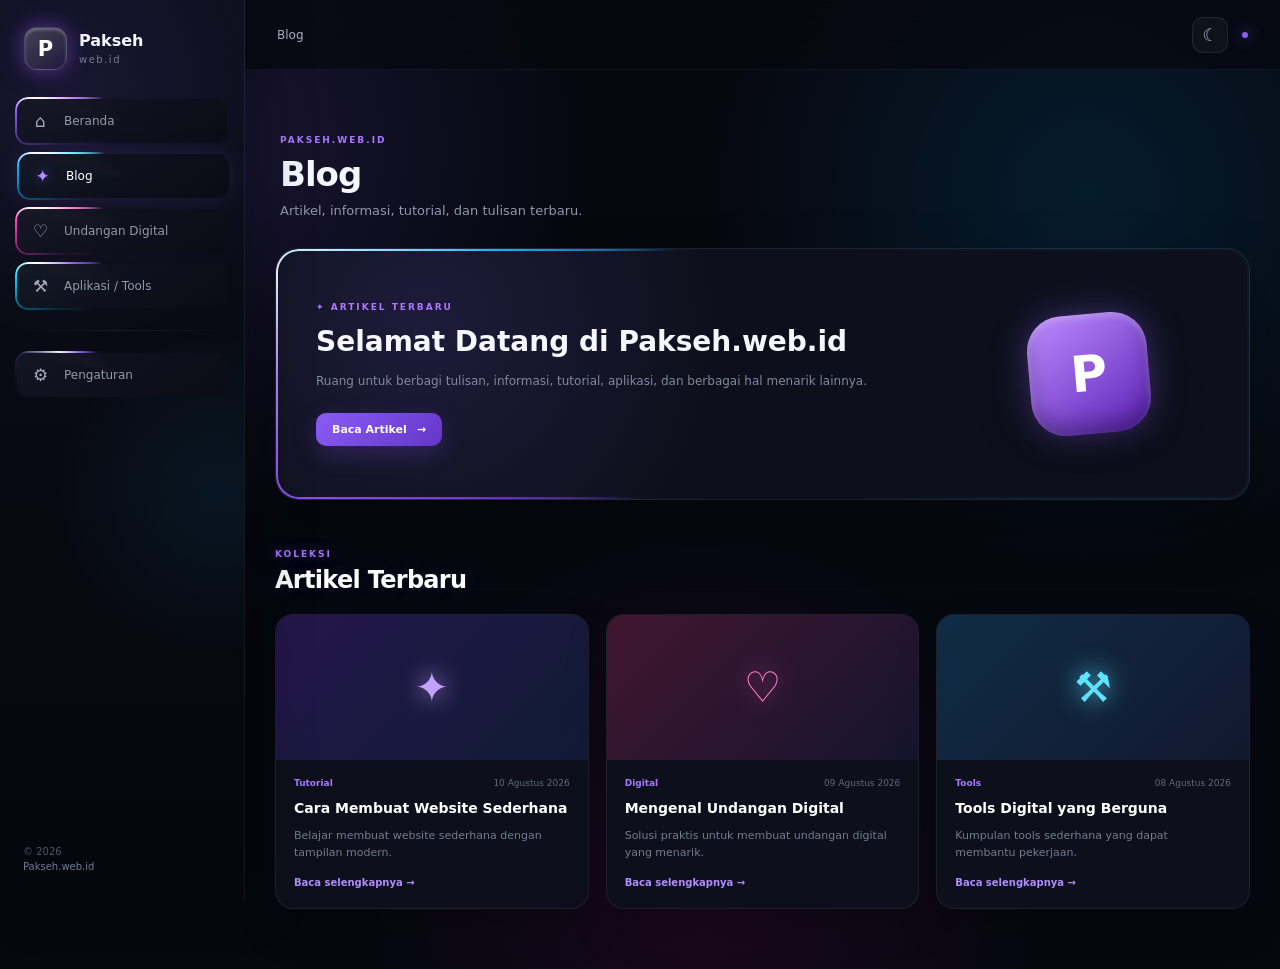
==== blog.html @ 85b8d03c "feat: create Pakseh.web.id website" ====
<!DOCTYPE html>
<html lang="id">

<head>

    <meta charset="UTF-8">

    <meta
        name="viewport"
        content="width=device-width, initial-scale=1.0"
    >

    <title>Blog - Pakseh.web.id</title>

    <link
        rel="stylesheet"
        href="style.css"
    >

</head>


<body>


<!-- =====================================================
     SIDEBAR
===================================================== -->

<aside
    class="sidebar"
    id="sidebar"
>

    <div class="brand">

        <div class="brand-logo">
            P
        </div>

        <div class="brand-text">

            <strong>
                Pakseh
            </strong>

            <span>
                web.id
            </span>

        </div>

    </div>


    <nav class="menu">


        <a
            href="index.html"
            class="menu-item"
        >

            <span class="menu-icon">
                ⌂
            </span>

            <span>
                Beranda
            </span>

        </a>


        <a
            href="blog.html"
            class="menu-item active"
        >

            <span class="menu-icon">
                ✦
            </span>

            <span>
                Blog
            </span>

        </a>


       <a
    href="https://pakseh.inveet.my.id/"
    class="menu-item"
>
    <span class="menu-icon">
        ♡
    </span>

    <span>
        Undangan Digital
    </span>
</a>


        <a
            href="#"
            class="menu-item"
        >

            <span class="menu-icon">
                ⚒
            </span>

            <span>
                Aplikasi / Tools
            </span>

        </a>


        <div class="menu-divider"></div>


        <a
            href="pengaturan.html"
            class="menu-item"
        >

            <span class="menu-icon">
                ⚙
            </span>

            <span>
                Pengaturan
            </span>

        </a>


    </nav>


    <div class="sidebar-footer">

        <span>
            © 2026
        </span>

        <strong>
            Pakseh.web.id
        </strong>

    </div>

</aside>


<!-- =====================================================
     MOBILE OVERLAY
===================================================== -->

<div
    class="sidebar-overlay"
    id="sidebarOverlay"
></div>


<!-- =====================================================
     MAIN
===================================================== -->

<main class="main">


    <!-- TOPBAR -->

    <header class="topbar">


        <button
            class="menu-toggle"
            id="menuToggle"
        >
            ☰
        </button>


        <div class="topbar-title">
            Blog
        </div>


        <div class="topbar-actions">

            <button
                class="theme-toggle"
                id="themeToggle"
                title="Ganti tema"
            >
                ☾
            </button>

            <div class="topbar-dot"></div>

        </div>


    </header>


    <!-- =================================================
         CONTENT
    ================================================= -->

    <section class="content">


        <!-- PAGE HEADER -->

        <section class="page-header">

            <div>

                <small>
                    PAKSEH.WEB.ID
                </small>

                <h1>
                    Blog
                </h1>

                <p>
                    Artikel, informasi, tutorial,
                    dan tulisan terbaru.
                </p>

            </div>


            <div class="blog-glow"></div>

        </section>



        <!-- =================================================
             FEATURED ARTICLE
        ================================================= -->

        <section class="featured-article">


            <div class="featured-content">

                <div class="article-category">
                    ✦ ARTIKEL TERBARU
                </div>


                <h2>
                    Selamat Datang di
                    Pakseh.web.id
                </h2>


                <p>
                    Ruang untuk berbagi tulisan,
                    informasi, tutorial, aplikasi,
                    dan berbagai hal menarik lainnya.
                </p>


                <a
                    href="#"
                    class="read-button"
                >
                    Baca Artikel
                    <span>→</span>
                </a>

            </div>


            <div class="featured-decoration">

                <div class="floating-orb">
                    P
                </div>

            </div>


        </section>



        <!-- =================================================
             ARTICLE LIST
        ================================================= -->

        <section class="blog-section">


            <div class="section-heading">

                <div>

                    <small>
                        KOLEKSI
                    </small>

                    <h2>
                        Artikel Terbaru
                    </h2>

                </div>

            </div>


            <div class="article-grid">


                <!-- ARTICLE 1 -->

                <article class="article-card">


                    <div class="article-image purple-bg">

                        <span>
                            ✦
                        </span>

                    </div>


                    <div class="article-body">

                        <div class="article-meta">

                            <span>
                                Tutorial
                            </span>

                            <small>
                                10 Agustus 2026
                            </small>

                        </div>


                        <h3>
                            Cara Membuat Website
                            Sederhana
                        </h3>


                        <p>
                            Belajar membuat website
                            sederhana dengan tampilan
                            modern.
                        </p>


                        <a
                            href="#"
                            class="article-link"
                        >
                            Baca selengkapnya
                            →
                        </a>

                    </div>

                </article>



                <!-- ARTICLE 2 -->

                <article class="article-card">


                    <div class="article-image pink-bg">

                        <span>
                            ♡
                        </span>

                    </div>


                    <div class="article-body">

                        <div class="article-meta">

                            <span>
                                Digital
                            </span>

                            <small>
                                09 Agustus 2026
                            </small>

                        </div>


                        <h3>
                            Mengenal Undangan
                            Digital
                        </h3>


                        <p>
                            Solusi praktis untuk membuat
                            undangan digital yang menarik.
                        </p>


                        <a
                            href="#"
                            class="article-link"
                        >
                            Baca selengkapnya
                            →
                        </a>

                    </div>

                </article>



                <!-- ARTICLE 3 -->

                <article class="article-card">


                    <div class="article-image blue-bg">

                        <span>
                            ⚒
                        </span>

                    </div>


                    <div class="article-body">

                        <div class="article-meta">

                            <span>
                                Tools
                            </span>

                            <small>
                                08 Agustus 2026
                            </small>

                        </div>


                        <h3>
                            Tools Digital
                            yang Berguna
                        </h3>


                        <p>
                            Kumpulan tools sederhana
                            yang dapat membantu pekerjaan.
                        </p>


                        <a
                            href="#"
                            class="article-link"
                        >
                            Baca selengkapnya
                            →
                        </a>

                    </div>

                </article>


            </div>

        </section>


    </section>


</main>


<script src="script.js"></script>


<!-- =====================================================
     BLOG CSS
===================================================== -->

<style>


/* =====================================================
   PAGE HEADER
===================================================== */

.page-header {

    position: relative;

    padding:
        10px 5px 30px;

    overflow: hidden;

}

.page-header small {

    color: #a879ff;

    font-size: 9px;

    font-weight: 800;

    letter-spacing: 2px;

}

.page-header h1 {

    margin-top: 7px;

    font-size: 34px;

    letter-spacing: -1px;

}

.page-header p {

    margin-top: 9px;

    color: var(--text-soft);

    font-size: 13px;

}


/* =====================================================
   FEATURED ARTICLE
===================================================== */

.featured-article {

    position: relative;

    min-height: 250px;

    display: flex;

    align-items: center;

    justify-content: space-between;

    padding:
        35px 40px;

    border-radius: 23px;

    overflow: hidden;

    isolation: isolate;

    background:

        radial-gradient(
            circle at 15% 30%,
            rgba(139,92,246,.20),
            transparent 35%
        ),

        radial-gradient(
            circle at 85% 60%,
            rgba(0,190,255,.12),
            transparent 32%
        ),

        #0d101b;

    border:
        1px solid
        rgba(255,255,255,.07);

    box-shadow:
        0 25px 60px
        rgba(0,0,0,.30);

}


/* animated border */

.featured-article::before {

    content: "";

    position: absolute;

    inset: 0;

    border-radius: inherit;

    background:

        conic-gradient(
            from var(--neon-angle),

            transparent 0deg,
            transparent 225deg,

            #7c3aed 250deg,
            #b18cff 270deg,
            #ffffff 282deg,
            #06b6ff 295deg,

            transparent 325deg,
            transparent 360deg
        );

    animation:
        neonRotate 4.5s linear infinite;

    z-index: -2;

}


/* inner */

.featured-article::after {

    content: "";

    position: absolute;

    inset: 2px;

    border-radius: 21px;

    background:

        radial-gradient(
            circle at 15% 30%,
            rgba(139,92,246,.14),
            transparent 35%
        ),

        #0d101b;

    z-index: -1;

}


/* =====================================================
   FEATURED CONTENT
===================================================== */

.featured-content {

    position: relative;

    z-index: 3;

    max-width: 650px;

}

.article-category {

    color: #a879ff;

    font-size: 9px;

    font-weight: 800;

    letter-spacing: 2px;

}

.featured-content h2 {

    margin-top: 13px;

    font-size: 28px;

    line-height: 1.2;

}

.featured-content p {

    max-width: 560px;

    margin-top: 12px;

    color: #81899f;

    font-size: 12px;

    line-height: 1.7;

}


/* =====================================================
   READ BUTTON
===================================================== */

.read-button {

    display: inline-flex;

    align-items: center;

    gap: 10px;

    margin-top: 22px;

    padding:
        10px 16px;

    border-radius: 10px;

    color: white;

    background:
        linear-gradient(
            135deg,
            #8b5cf6,
            #6336c7
        );

    font-size: 11px;

    font-weight: 700;

    box-shadow:
        0 8px 25px
        rgba(139,92,246,.22);

    transition:
        .25s ease;

}

.read-button:hover {

    transform:
        translateY(-2px);

    box-shadow:
        0 12px 30px
        rgba(139,92,246,.35);

}


/* =====================================================
   FEATURED DECORATION
===================================================== */

.featured-decoration {

    width: 240px;

    height: 180px;

    display: flex;

    align-items: center;

    justify-content: center;

}

.floating-orb {

    width: 120px;

    height: 120px;

    display: flex;

    align-items: center;

    justify-content: center;

    border-radius: 35px;

    color: white;

    font-size: 50px;

    font-weight: 900;

    background:

        linear-gradient(
            145deg,
            #bd8cff,
            #5b21b6
        );

    box-shadow:

        inset 0 4px 7px
        rgba(255,255,255,.25),

        inset 0 -12px 20px
        rgba(0,0,0,.30),

        0 0 35px
        rgba(139,92,246,.40),

        0 25px 50px
        rgba(0,0,0,.30);

    transform:
        rotate(-5deg);

}


/* =====================================================
   BLOG SECTION
===================================================== */

.blog-section {

    margin-top: 42px;

}


/* =====================================================
   ARTICLE GRID
===================================================== */

.article-grid {

    display: grid;

    grid-template-columns:
        repeat(3,1fr);

    gap: 17px;

    margin-top: 20px;

}


/* =====================================================
   ARTICLE CARD
===================================================== */

.article-card {

    position: relative;

    overflow: hidden;

    border-radius: 18px;

    background:
        #0d101b;

    border:
        1px solid
        rgba(255,255,255,.07);

    box-shadow:
        0 18px 40px
        rgba(0,0,0,.22);

    transition:
        transform .25s ease,
        box-shadow .25s ease;

}

.article-card:hover {

    transform:
        translateY(-5px);

    box-shadow:
        0 25px 50px
        rgba(0,0,0,.35);

}


/* =====================================================
   ARTICLE IMAGE
===================================================== */

.article-image {

    height: 145px;

    display: flex;

    align-items: center;

    justify-content: center;

    font-size: 42px;

    position: relative;

    overflow: hidden;

}

.article-image::after {

    content: "";

    position: absolute;

    width: 160px;

    height: 160px;

    border-radius: 50%;

    filter:
        blur(35px);

    opacity: .35;

}

.article-image span {

    position: relative;

    z-index: 2;

    text-shadow:
        0 0 25px currentColor;

}


.purple-bg {

    color: #c4a1ff;

    background:
        linear-gradient(
            135deg,
            #24164b,
            #101b35
        );

}

.pink-bg {

    color: #ff7acb;

    background:
        linear-gradient(
            135deg,
            #42162f,
            #15142e
        );

}

.blue-bg {

    color: #5ce4ff;

    background:
        linear-gradient(
            135deg,
            #102c46,
            #11182e
        );

}


/* =====================================================
   ARTICLE BODY
===================================================== */

.article-body {

    padding:
        18px;

}

.article-meta {

    display: flex;

    justify-content: space-between;

    align-items: center;

}

.article-meta span {

    color: #a879ff;

    font-size: 9px;

    font-weight: 700;

}

.article-meta small {

    color: #60687c;

    font-size: 9px;

}

.article-body h3 {

    margin-top: 11px;

    color: white;

    font-size: 14px;

    line-height: 1.4;

}

.article-body p {

    margin-top: 8px;

    color: #737b90;

    font-size: 11px;

    line-height: 1.6;

}

.article-link {

    display: inline-block;

    margin-top: 15px;

    color: #b18cff;

    font-size: 10px;

    font-weight: 700;

}

.article-link:hover {

    color: white;

}


/* =====================================================
   LIGHT THEME
===================================================== */

body.light-theme .featured-article {

    background:
        #f8f9fc;

    box-shadow:
        0 25px 60px
        rgba(30,40,70,.10);

}

body.light-theme .featured-article::after {

    background:
        radial-gradient(
            circle at 15% 30%,
            rgba(139,92,246,.08),
            transparent 35%
        ),

        #ffffff;

}

body.light-theme .featured-content h2 {

    color: #171923;

}

body.light-theme .featured-content p {

    color: #697184;

}

body.light-theme .article-card {

    background:
        #f8f9fc;

    box-shadow:
        0 18px 40px
        rgba(30,40,70,.08);

}

body.light-theme .article-body h3 {

    color: #202331;

}


/* =====================================================
   MOBILE
===================================================== */

@media (max-width:700px) {

    .featured-article {

        padding:
            28px 22px;

    }

    .featured-decoration {

        display: none;

    }

    .featured-content h2 {

        font-size: 24px;

    }

    .article-grid {

        grid-template-columns:
            1fr;

    }

}

</style>

</body>

</html>
---- style.css ----
/* =========================================================
   PAKSEH.WEB.ID
   DARK 3D + SEMI NEON UI
   ========================================================= */

:root {
    --bg: #070910;
    --bg-soft: #0c0f18;

    --card: #10131f;
    --card-2: #0d101a;

    --text: #f5f7ff;
    --text-soft: #9299ad;
    --text-muted: #666d82;

    --purple: #8b5cf6;
    --purple-light: #b18cff;
    --blue: #06b6ff;
    --pink: #ff3eb5;
    --cyan: #00e5ff;

    --border: rgba(255,255,255,.08);

    --sidebar-width: 245px;

    --neon-angle: 0deg;
}


/* =========================================================
   RESET
   ========================================================= */

* {
    margin: 0;
    padding: 0;
    box-sizing: border-box;
}

html {
    scroll-behavior: smooth;
}

body {
    min-height: 100vh;

    color: var(--text);

    font-family:
        Inter,
        system-ui,
        -apple-system,
        BlinkMacSystemFont,
        "Segoe UI",
        sans-serif;

    background:
        radial-gradient(
            circle at 75% 10%,
            rgba(139,92,246,.10),
            transparent 30%
        ),
        radial-gradient(
            circle at 15% 85%,
            rgba(0,190,255,.07),
            transparent 28%
        ),
        var(--bg);

    overflow-x: hidden;
}

a {
    color: inherit;
    text-decoration: none;
}

button,
input,
textarea {
    font-family: inherit;
}


/* =========================================================
   NEON ANIMATION
   ========================================================= */

@property --neon-angle {
    syntax: "<angle>";
    initial-value: 0deg;
    inherits: false;
}

@keyframes neonRotate {
    from {
        --neon-angle: 0deg;
    }

    to {
        --neon-angle: 360deg;
    }
}


/* =========================================================
   SIDEBAR
   ========================================================= */

.sidebar {
    position: fixed;

    top: 0;
    left: 0;

    width: var(--sidebar-width);
    height: 100vh;

    padding: 24px 15px;

    display: flex;
    flex-direction: column;

    background:
        linear-gradient(
            180deg,
            rgba(13,15,25,.98),
            rgba(6,8,14,.99)
        );

    border-right:
        1px solid rgba(255,255,255,.06);

    box-shadow:
        15px 0 50px rgba(0,0,0,.30);

    z-index: 1000;
}


/* =========================================================
   BRAND
   ========================================================= */

.brand {
    display: flex;
    align-items: center;

    gap: 12px;

    padding:
        3px 9px 27px;
}

.brand-logo {
    width: 43px;
    height: 43px;

    display: flex;
    align-items: center;
    justify-content: center;

    border-radius: 13px;

    color: white;

    font-size: 21px;
    font-weight: 900;

    background:
        linear-gradient(
            145deg,
            #a78bfa,
            #5427ad
        );

    border:
        1px solid rgba(255,255,255,.14);

    box-shadow:
        inset 0 2px 3px rgba(255,255,255,.20),
        inset 0 -5px 10px rgba(0,0,0,.25),
        0 0 25px rgba(139,92,246,.20);
}

.brand-text {
    display: flex;
    flex-direction: column;

    line-height: 1.1;
}

.brand-text strong {
    font-size: 16px;
    font-weight: 750;
}

.brand-text span {
    margin-top: 4px;

    color: #777e93;

    font-size: 10px;

    letter-spacing: 1.5px;
}


/* =========================================================
   MENU
   ========================================================= */

.menu {
    display: flex;
    flex-direction: column;

    gap: 7px;
}


/*
   Menu item dibuat menggunakan 2 lapisan:

   ::before = background bagian dalam
   ::after  = garis neon bergerak
*/

.menu-item {
    position: relative;

    min-height: 48px;

    display: flex;
    align-items: center;

    gap: 12px;

    padding: 0 14px;

    border-radius: 13px;

    color: #9299ad;

    font-size: 12px;

    overflow: hidden;

    isolation: isolate;

    transition:
        color .25s ease,
        transform .25s ease;
}


/* neon border */

.menu-item::after {
    content: "";

    position: absolute;

    inset: 0;

    border-radius: inherit;

    background:
        conic-gradient(
            from var(--neon-angle),

            transparent 0deg,
            transparent 255deg,

            rgba(139,92,246,.04) 270deg,
            rgba(139,92,246,.25) 282deg,

            rgba(255,255,255,.95) 290deg,

            var(--neon-color,#8b5cf6) 298deg,

            rgba(139,92,246,.05) 312deg,

            transparent 330deg,
            transparent 360deg
        );

    animation:
        neonRotate 4s linear infinite;

    z-index: -2;
}


/* bagian dalam */

.menu-item::before {
    content: "";

    position: absolute;

    inset: 2px;

    border-radius: 11px;

    background:
        linear-gradient(
            145deg,
            rgba(18,21,34,.98),
            rgba(10,12,21,.98)
        );

    z-index: -1;
}


/* isi menu */

.menu-item > * {
    position: relative;

    z-index: 2;
}


/* warna masing-masing */

.menu-item:nth-child(1) {
    --neon-color: #8b5cf6;
}

.menu-item:nth-child(2) {
    --neon-color: #06b6ff;
}

.menu-item:nth-child(3) {
    --neon-color: #ff3eb5;
}

.menu-item:nth-child(4) {
    --neon-color: #8b5cf6;
}

.menu-item.active {
    color: white;

    transform:
        translateX(2px);

    filter:
        drop-shadow(
            0 0 10px
            rgba(139,92,246,.15)
        );
}

.menu-item:hover {
    color: white;

    transform:
        translateX(3px);
}


/* =========================================================
   MENU ICON
   ========================================================= */

.menu-icon {
    width: 23px;

    display: flex;
    align-items: center;
    justify-content: center;

    font-size: 17px;

    color: #a6adbf;

    transition:
        color .25s ease,
        text-shadow .25s ease;
}

.menu-item:hover .menu-icon,
.menu-item.active .menu-icon {
    color: #b18cff;

    text-shadow:
        0 0 12px rgba(139,92,246,.65);
}


/* =========================================================
   DIVIDER
   ========================================================= */

.menu-divider {
    height: 1px;

    margin:
        13px 7px;

    background:
        linear-gradient(
            90deg,
            transparent,
            rgba(255,255,255,.08),
            transparent
        );
}


/* =========================================================
   SIDEBAR FOOTER
   ========================================================= */

.sidebar-footer {
    margin-top: auto;

    padding:
        18px 8px 4px;

    display: flex;
    flex-direction: column;

    gap: 4px;

    color: #4e5569;

    font-size: 10px;
}

.sidebar-footer strong {
    color: #737a91;

    font-weight: 500;
}


/* =========================================================
   MAIN
   ========================================================= */

.main {
    min-height: 100vh;

    margin-left:
        var(--sidebar-width);
}


/* =========================================================
   TOPBAR
   ========================================================= */

.topbar {
    position: sticky;

    top: 0;

    height: 70px;

    display: flex;
    align-items: center;

    padding:
        0 32px;

    background:
        rgba(7,9,16,.72);

    backdrop-filter:
        blur(18px);

    border-bottom:
        1px solid rgba(255,255,255,.05);

    z-index: 500;
}

.topbar-title {
    color: #aeb5c8;

    font-size: 12px;
}

.topbar-actions {
    margin-left: auto;

    display: flex;
    align-items: center;

    gap: 14px;
}

.topbar-dot {
    width: 6px;
    height: 6px;

    border-radius: 50%;

    background: var(--purple);

    box-shadow:
        0 0 15px
        rgba(139,92,246,.9);
}


/* =========================================================
   THEME BUTTON
   ========================================================= */

.theme-toggle {
    width: 36px;
    height: 36px;

    display: flex;
    align-items: center;
    justify-content: center;

    border-radius: 11px;

    color: #aeb5c8;

    background:
        rgba(255,255,255,.035);

    border:
        1px solid rgba(255,255,255,.08);

    font-size: 17px;

    cursor: pointer;

    transition:
        .25s ease;
}

.theme-toggle:hover {
    color: white;

    border-color:
        rgba(139,92,246,.35);

    background:
        rgba(139,92,246,.12);

    box-shadow:
        0 0 20px
        rgba(139,92,246,.15);
}


/* =========================================================
   MOBILE MENU BUTTON
   ========================================================= */

.menu-toggle {
    display: none;

    width: 38px;
    height: 38px;

    border: 0;

    border-radius: 10px;

    color: white;

    background:
        rgba(255,255,255,.04);

    font-size: 20px;

    cursor: pointer;
}


/* =========================================================
   CONTENT
   ========================================================= */

.content {
    width:
        min(
            1100px,
            calc(100% - 60px)
        );

    margin:
        0 auto;

    padding:
        48px 0 60px;
}


/* =========================================================
   HERO
   ========================================================= */

.hero {
    position: relative;

    min-height: 390px;

    display: flex;
    flex-direction: column;

    align-items: center;
    justify-content: center;

    padding:
        55px 30px;

    text-align: center;

    border-radius: 28px;

    overflow: hidden;

    isolation: isolate;

    background:
        #0d101d;

    border:
        1px solid rgba(255,255,255,.06);

    box-shadow:
        0 25px 70px rgba(0,0,0,.35);
}


/* HERO NEON BORDER */

.hero::before {
    content: "";

    position: absolute;

    inset: 0;

    border-radius: inherit;

    background:
        conic-gradient(
            from var(--neon-angle),

            transparent 0deg,
            transparent 250deg,

            rgba(139,92,246,.05) 265deg,
            rgba(139,92,246,.35) 280deg,

            white 290deg,

            #8b5cf6 298deg,
            #06b6ff 305deg,

            rgba(6,182,255,.05) 320deg,

            transparent 335deg,
            transparent 360deg
        );

    animation:
        neonRotate 5s linear infinite;

    z-index: -2;
}


/* HERO INNER */

.hero::after {
    content: "";

    position: absolute;

    inset: 2px;

    border-radius: 26px;

    background:
        radial-gradient(
            circle at 20% 30%,
            rgba(139,92,246,.08),
            transparent 28%
        ),
        radial-gradient(
            circle at 85% 70%,
            rgba(0,180,255,.07),
            transparent 25%
        ),
        linear-gradient(
            145deg,
            #101321,
            #090b14
        );

    z-index: -1;
}


/* =========================================================
   HERO GLOW
   ========================================================= */

.hero-glow {
    position: absolute;

    width: 280px;
    height: 280px;

    border-radius: 50%;

    filter:
        blur(80px);

    opacity: .17;

    pointer-events: none;
}

.glow-one {
    top: -160px;
    right: -80px;

    background:
        var(--purple);
}

.glow-two {
    bottom: -170px;
    left: -80px;

    background:
        var(--blue);
}


/* =========================================================
   CUSTOM LOGO
   ========================================================= */

.custom-logo {
    position: relative;

    width: 150px;
    height: 150px;

    margin-bottom: 30px;

    padding: 9px;

    border-radius: 38px;

    background:
        linear-gradient(
            145deg,
            rgba(255,255,255,.18),
            rgba(255,255,255,.02)
        );

    border:
        1px solid rgba(255,255,255,.12);

    box-shadow:
        0 25px 60px rgba(0,0,0,.45),
        0 0 45px rgba(139,92,246,.25);

    transform:
        perspective(600px)
        rotateX(5deg);

    z-index: 3;
}


/* LOGO INNER */

.logo-inner {
    width: 100%;
    height: 100%;

    display: flex;
    align-items: center;
    justify-content: center;

    border-radius: 29px;

    color: white;

    font-size: 62px;
    font-weight: 900;

    background:
        linear-gradient(
            145deg,
            #b18cff,
            #5b21b6
        );

    border:
        1px solid
        rgba(255,255,255,.12);

    box-shadow:
        inset 0 3px 5px
        rgba(255,255,255,.25),

        inset 0 -10px 18px
        rgba(0,0,0,.30),

        0 0 40px
        rgba(139,92,246,.35);
}


/* =========================================================
   HERO TEXT
   ========================================================= */

.hero-content {
    position: relative;

    z-index: 3;
}

.welcome {
    margin-bottom: 11px;

    color: #9d72ff;

    font-size: 10px;
    font-weight: 800;

    letter-spacing: 3px;

    text-shadow:
        0 0 14px
        rgba(139,92,246,.40);
}

.hero h1 {
    color: white;

    font-size:
        clamp(
            34px,
            5vw,
            54px
        );

    line-height: 1;

    letter-spacing: -2px;
}

.hero h1 span {
    color: #a78bfa;

    text-shadow:
        0 0 20px
        rgba(139,92,246,.30);
}

.hero p {
    max-width: 600px;

    margin:
        20px auto 0;

    color: #858da2;

    font-size: 14px;

    line-height: 1.8;
}


/* =========================================================
   SECTION
   ========================================================= */

.quick-section {
    margin-top: 43px;
}

.section-heading small {
    color: #7566aa;

    font-size: 9px;
    font-weight: 800;

    letter-spacing: 2px;
}

.section-heading h2 {
    margin-top: 5px;

    color: white;

    font-size: 24px;

    letter-spacing: -.7px;
}


/* =========================================================
   QUICK GRID
   ========================================================= */

.quick-grid {
    display: grid;

    grid-template-columns:
        repeat(3, 1fr);

    gap: 17px;

    margin-top: 20px;
}


/* =========================================================
   QUICK CARD
   ========================================================= */

.quick-card {
    position: relative;

    min-height: 165px;

    display: flex;
    flex-direction: column;

    padding: 21px;

    border-radius: 19px;

    overflow: hidden;

    isolation: isolate;

    background:
        #0e111d;

    border:
        1px solid rgba(255,255,255,.06);

    box-shadow:
        0 18px 40px rgba(0,0,0,.25);

    transition:
        transform .25s ease,
        box-shadow .25s ease;
}


/* animated neon */

.quick-card::before {
    content: "";

    position: absolute;

    inset: 0;

    border-radius: inherit;

    background:
        conic-gradient(
            from var(--neon-angle),

            transparent 0deg,
            transparent 255deg,

            rgba(139,92,246,.04) 270deg,
            rgba(139,92,246,.35) 282deg,

            white 290deg,

            var(--neon-color,#8b5cf6) 298deg,

            rgba(139,92,246,.05) 315deg,

            transparent 330deg,
            transparent 360deg
        );

    animation:
        neonRotate 3.8s linear infinite;

    z-index: -2;
}


/* inner layer */

.quick-card::after {
    content: "";

    position: absolute;

    inset: 2px;

    border-radius: 17px;

    background:
        linear-gradient(
            145deg,
            #121522,
            #0a0d17
        );

    z-index: -1;
}


/* card colors */

.quick-card:nth-child(1) {
    --neon-color: #8b5cf6;
}

.quick-card:nth-child(2) {
    --neon-color: #ff3eb5;
}

.quick-card:nth-child(3) {
    --neon-color: #06b6ff;
}


/* hover */

.quick-card:hover {
    transform:
        translateY(-6px);

    box-shadow:
        0 25px 55px rgba(0,0,0,.35),
        0 0 35px rgba(139,92,246,.08);
}


/* =========================================================
   QUICK ICON
   ========================================================= */

.quick-icon {
    width: 45px;
    height: 45px;

    display: flex;
    align-items: center;
    justify-content: center;

    margin-bottom: 20px;

    border-radius: 13px;

    font-size: 19px;

    border:
        1px solid rgba(255,255,255,.08);

    box-shadow:
        inset 0 1px 2px
        rgba(255,255,255,.12),

        0 8px 20px
        rgba(0,0,0,.25);
}

.quick-icon.purple {
    color: #b18cff;

    background:
        rgba(139,92,246,.12);

    box-shadow:
        0 0 25px
        rgba(139,92,246,.12);
}

.quick-icon.pink {
    color: #ff67c5;

    background:
        rgba(255,62,181,.10);
}

.quick-icon.blue {
    color: #35c8ff;

    background:
        rgba(6,182,255,.10);
}


/* =========================================================
   QUICK TEXT
   ========================================================= */

.quick-info h3 {
    color: white;

    font-size: 14px;
    font-weight: 700;
}

.quick-info p {
    margin-top: 7px;

    color: #777f94;

    font-size: 11px;

    line-height: 1.6;
}


/* =========================================================
   ARROW
   ========================================================= */

.arrow {
    position: absolute;

    right: 18px;
    bottom: 18px;

    width: 35px;
    height: 35px;

    display: flex;
    align-items: center;
    justify-content: center;

    border-radius: 50%;

    color: #a78bfa;

    border:
        1px solid
        rgba(139,92,246,.20);

    background:
        rgba(139,92,246,.04);

    transition:
        .25s ease;
}

.quick-card:hover .arrow {
    color: white;

    background:
        rgba(139,92,246,.15);

    box-shadow:
        0 0 18px
        rgba(139,92,246,.18);

    transform:
        translateX(4px);
}


/* =========================================================
   INFO CARD
   ========================================================= */

.info-card {
    position: relative;

    display: flex;
    align-items: center;

    gap: 17px;

    margin-top: 32px;

    padding: 21px 23px;

    border-radius: 19px;

    overflow: hidden;

    isolation: isolate;

    background:
        #0d101a;

    border:
        1px solid rgba(255,255,255,.06);
}


/* neon */

.info-card::before {
    content: "";

    position: absolute;

    inset: 0;

    border-radius: inherit;

    background:
        conic-gradient(
            from var(--neon-angle),

            transparent 0deg,
            transparent 265deg,

            rgba(6,182,255,.05) 278deg,
            rgba(6,182,255,.35) 288deg,

            white 296deg,

            #06b6ff 303deg,

            transparent 320deg,
            transparent 360deg
        );

    animation:
        neonRotate 4.5s linear infinite;

    z-index: -2;
}

.info-card::after {
    content: "";

    position: absolute;

    inset: 2px;

    border-radius: 17px;

    background:
        linear-gradient(
            145deg,
            #111521,
            #0b0e17
        );

    z-index: -1;
}

.info-icon {
    width: 43px;
    height: 43px;

    flex-shrink: 0;

    display: flex;
    align-items: center;
    justify-content: center;

    border-radius: 12px;

    color: #35c8ff;

    background:
        rgba(6,182,255,.08);

    border:
        1px solid
        rgba(6,182,255,.15);

    box-shadow:
        0 0 20px
        rgba(6,182,255,.08);
}

.info-card h3 {
    color: white;

    font-size: 13px;
}

.info-card p {
    margin-top: 5px;

    color: #737b90;

    font-size: 11px;

    line-height: 1.7;
}


/* =========================================================
   SIDEBAR OVERLAY
   ========================================================= */

.sidebar-overlay {
    display: none;
}


/* =========================================================
   LIGHT THEME
   ========================================================= */

body.light-theme {

    --bg: #eef1f8;
    --bg-soft: #f7f8fc;

    --text: #171923;
    --text-soft: #687084;

    background:
        radial-gradient(
            circle at 75% 10%,
            rgba(139,92,246,.10),
            transparent 30%
        ),
        radial-gradient(
            circle at 15% 85%,
            rgba(0,190,255,.07),
            transparent 28%
        ),
        #eef1f8;
}


/* sidebar */

body.light-theme .sidebar {
    background:
        linear-gradient(
            180deg,
            #ffffff,
            #f2f4f9
        );

    border-right-color:
        rgba(20,25,40,.08);

    box-shadow:
        15px 0 45px
        rgba(30,40,70,.08);
}


/* topbar */

body.light-theme .topbar {
    background:
        rgba(245,247,251,.78);

    border-bottom-color:
        rgba(20,25,40,.07);
}

body.light-theme .topbar-title {
    color: #687084;
}


/* menu */

body.light-theme .menu-item {
    color: #70788c;
}

body.light-theme .menu-item::before {
    background:
        linear-gradient(
            145deg,
            #ffffff,
            #f4f5fa
        );
}

body.light-theme .menu-item:hover,
body.light-theme .menu-item.active {
    color: #242638;
}


/* hero */

body.light-theme .hero {
    background:
        #f5f6fa;

    box-shadow:
        0 25px 60px
        rgba(30,40,70,.10);
}

body.light-theme .hero::after {
    background:
        radial-gradient(
            circle at 20% 30%,
            rgba(139,92,246,.07),
            transparent 28%
        ),
        linear-gradient(
            145deg,
            #ffffff,
            #f2f4f9
        );
}

body.light-theme .hero h1 {
    color: #171923;
}

body.light-theme .hero p {
    color: #697184;
}


/* cards */

body.light-theme .quick-card {
    background:
        #f7f8fb;

    box-shadow:
        0 18px 40px
        rgba(30,40,70,.08);
}

body.light-theme .quick-card::after {
    background:
        linear-gradient(
            145deg,
            #ffffff,
            #f2f4f9
        );
}

body.light-theme .quick-info h3 {
    color: #202331;
}

body.light-theme .quick-info p {
    color: #737b8e;
}


/* info */

body.light-theme .info-card {
    background:
        #f7f8fb;

    box-shadow:
        0 15px 35px
        rgba(30,40,70,.08);
}

body.light-theme .info-card::after {
    background:
        linear-gradient(
            145deg,
            #ffffff,
            #f2f4f9
        );
}

body.light-theme .info-card h3 {
    color: #202331;
}


/* theme button */

body.light-theme .theme-toggle {
    color: #5e4b9b;

    background:
        rgba(139,92,246,.08);

    border-color:
        rgba(139,92,246,.14);
}


/* =========================================================
   TABLET
   ========================================================= */

@media (max-width: 900px) {

    :root {
        --sidebar-width: 220px;
    }

    .content {
        width:
            calc(100% - 40px);
    }

    .quick-grid {
        grid-template-columns:
            1fr;
    }

}


/* =========================================================
   MOBILE
   ========================================================= */

@media (max-width: 700px) {

    .sidebar {
        transform:
            translateX(-100%);

        transition:
            transform .3s ease;
    }

    .sidebar.open {
        transform:
            translateX(0);
    }

    .sidebar-overlay {
        position: fixed;

        inset: 0;

        background:
            rgba(0,0,0,.55);

        backdrop-filter:
            blur(3px);

        z-index: 900;
    }

    .sidebar-overlay.show {
        display: block;
    }

    .main {
        margin-left: 0;
    }

    .topbar {
        height: 64px;

        padding:
            0 17px;
    }

    .menu-toggle {
        display: flex;

        align-items: center;
        justify-content: center;
    }

    .content {
        width:
            calc(100% - 28px);

        padding:
            25px 0 45px;
    }

    .hero {
        min-height: 390px;

        padding:
            45px 20px;

        border-radius: 23px;
    }

    .custom-logo {
        width: 112px;
        height: 112px;

        padding: 7px;

        border-radius: 30px;
    }

    .logo-inner {
        border-radius: 23px;

        font-size: 47px;
    }

    .hero h1 {
        font-size: 34px;

        letter-spacing: -1.3px;
    }

    .hero p {
        font-size: 12px;
    }

    .quick-grid {
        gap: 14px;
    }

    .quick-card {
        min-height: 145px;
    }

    .info-card {
        align-items: flex-start;
    }

}


/* =========================================================
   SMALL MOBILE
   ========================================================= */

@media (max-width: 400px) {

    .hero {
        padding:
            38px 17px;
    }

    .hero h1 {
        font-size: 29px;
    }

    .hero p {
        font-size: 11px;
    }

    .custom-logo {
        width: 100px;
        height: 100px;
    }

    .logo-inner {
        font-size: 42px;
    }

}

/* =========================================================
   COLOR BOOST
   PAKSEH.WEB.ID
   Purple + Pink + Cyan + Blue
   ========================================================= */


/* =========================================================
   BACKGROUND COLOR
   ========================================================= */

body {
    background:
        radial-gradient(
            circle at 15% 15%,
            rgba(139, 92, 246, .16),
            transparent 28%
        ),
        radial-gradient(
            circle at 85% 20%,
            rgba(0, 174, 255, .12),
            transparent 28%
        ),
        radial-gradient(
            circle at 55% 90%,
            rgba(255, 0, 174, .09),
            transparent 30%
        ),
        #060810;
}


/* =========================================================
   SIDEBAR COLOR
   ========================================================= */

.sidebar {
    background:
        radial-gradient(
            circle at 30% 10%,
            rgba(139,92,246,.12),
            transparent 30%
        ),
        radial-gradient(
            circle at 90% 55%,
            rgba(0,190,255,.07),
            transparent 30%
        ),
        linear-gradient(
            180deg,
            #0b0d18,
            #05070d
        );
}


/* =========================================================
   BRAND LOGO
   ========================================================= */

.brand-logo {
    background:
        linear-gradient(
            135deg,
            #b66cff 0%,
            #7138e8 45%,
            #4b1bb8 100%
        );

    box-shadow:
        inset 0 2px 4px rgba(255,255,255,.28),
        inset 0 -7px 12px rgba(0,0,0,.30),
        0 0 18px rgba(139,92,246,.35),
        0 0 40px rgba(139,92,246,.12);
}


/* =========================================================
   MENU - LEBIH BERWARNA
   ========================================================= */

.menu-item:nth-child(1)::after {
    background:
        conic-gradient(
            from var(--neon-angle),
            transparent 0deg,
            transparent 230deg,
            rgba(139,92,246,.10) 250deg,
            #8b5cf6 275deg,
            #ffffff 285deg,
            #c084fc 295deg,
            transparent 320deg,
            transparent 360deg
        );
}

.menu-item:nth-child(2)::after {
    background:
        conic-gradient(
            from var(--neon-angle),
            transparent 0deg,
            transparent 230deg,
            rgba(0,190,255,.10) 250deg,
            #06b6ff 275deg,
            #ffffff 285deg,
            #67e8f9 295deg,
            transparent 320deg,
            transparent 360deg
        );
}

.menu-item:nth-child(3)::after {
    background:
        conic-gradient(
            from var(--neon-angle),
            transparent 0deg,
            transparent 230deg,
            rgba(255,62,181,.10) 250deg,
            #ff3eb5 275deg,
            #ffffff 285deg,
            #fb7acb 295deg,
            transparent 320deg,
            transparent 360deg
        );
}

.menu-item:nth-child(4)::after {
    background:
        conic-gradient(
            from var(--neon-angle),
            transparent 0deg,
            transparent 230deg,
            rgba(0,229,255,.10) 250deg,
            #00d9ff 275deg,
            #ffffff 285deg,
            #8b5cf6 295deg,
            transparent 320deg,
            transparent 360deg
        );
}


/* =========================================================
   HERO - LEBIH HIDUP
   ========================================================= */

.hero {
    background:
        radial-gradient(
            circle at 15% 20%,
            rgba(139,92,246,.20),
            transparent 30%
        ),
        radial-gradient(
            circle at 85% 30%,
            rgba(0,174,255,.16),
            transparent 28%
        ),
        radial-gradient(
            circle at 55% 100%,
            rgba(255,0,174,.10),
            transparent 32%
        ),
        #0b0e1a;

    box-shadow:
        0 30px 80px rgba(0,0,0,.45),
        0 0 50px rgba(91,33,182,.08);
}


/* HERO BORDER */

.hero::before {
    background:
        conic-gradient(
            from var(--neon-angle),

            transparent 0deg,
            transparent 210deg,

            rgba(139,92,246,.08) 225deg,
            #7c3aed 250deg,

            #c084fc 270deg,

            #ffffff 282deg,

            #ff3eb5 292deg,

            #06b6ff 304deg,

            #00e5ff 318deg,

            rgba(0,229,255,.08) 330deg,

            transparent 345deg,
            transparent 360deg
        );

    animation:
        neonRotate 4s linear infinite;

    filter:
        drop-shadow(0 0 8px rgba(139,92,246,.7))
        drop-shadow(0 0 15px rgba(0,190,255,.35));
}


/* =========================================================
   HERO LOGO GLOW
   ========================================================= */

.custom-logo {
    background:
        linear-gradient(
            145deg,
            rgba(255,255,255,.20),
            rgba(139,92,246,.06)
        );

    box-shadow:
        0 25px 60px rgba(0,0,0,.45),
        0 0 25px rgba(139,92,246,.45),
        0 0 55px rgba(139,92,246,.20);
}

.logo-inner {
    background:
        linear-gradient(
            135deg,
            #d19cff 0%,
            #9b5cff 25%,
            #7138e8 55%,
            #4b1bb8 100%
        );

    box-shadow:
        inset 0 3px 5px rgba(255,255,255,.30),
        inset 0 -10px 18px rgba(0,0,0,.30),
        0 0 25px rgba(139,92,246,.55),
        0 0 55px rgba(139,92,246,.22);
}


/* =========================================================
   WEBSITE TITLE
   ========================================================= */

.hero h1 span {
    background:
        linear-gradient(
            90deg,
            #b68cff,
            #d68cff,
            #ff5cc8,
            #57d9ff
        );

    -webkit-background-clip: text;
    background-clip: text;

    -webkit-text-fill-color: transparent;

    filter:
        drop-shadow(
            0 0 12px
            rgba(139,92,246,.30)
        );
}


/* =========================================================
   SECTION TITLE
   ========================================================= */

.section-heading small {
    color: #a879ff;

    text-shadow:
        0 0 12px rgba(139,92,246,.55);
}

.section-heading h2 {
    text-shadow:
        0 0 18px rgba(139,92,246,.15);
}


/* =========================================================
   QUICK CARD
   ========================================================= */

.quick-card {
    background:
        radial-gradient(
            circle at 15% 15%,
            rgba(139,92,246,.10),
            transparent 35%
        ),
        #0c101c;
}


/* CARD 1 */

.quick-card:nth-child(1)::before {
    background:
        conic-gradient(
            from var(--neon-angle),

            transparent 0deg,
            transparent 220deg,

            rgba(139,92,246,.08) 235deg,
            #7138e8 255deg,
            #a855f7 270deg,
            #ffffff 280deg,
            #c084fc 292deg,

            transparent 320deg,
            transparent 360deg
        );

    filter:
        drop-shadow(
            0 0 7px
            rgba(139,92,246,.85)
        );
}


/* CARD 2 */

.quick-card:nth-child(2) {
    background:
        radial-gradient(
            circle at 85% 15%,
            rgba(255,62,181,.13),
            transparent 35%
        ),
        #0c101c;
}

.quick-card:nth-child(2)::before {
    background:
        conic-gradient(
            from var(--neon-angle),

            transparent 0deg,
            transparent 220deg,

            rgba(255,62,181,.08) 235deg,
            #ec198e 255deg,
            #ff4fbc 270deg,
            #ffffff 280deg,
            #ff91d5 292deg,

            transparent 320deg,
            transparent 360deg
        );

    filter:
        drop-shadow(
            0 0 7px
            rgba(255,62,181,.85)
        );
}


/* CARD 3 */

.quick-card:nth-child(3) {
    background:
        radial-gradient(
            circle at 85% 15%,
            rgba(0,190,255,.13),
            transparent 35%
        ),
        #0c101c;
}

.quick-card:nth-child(3)::before {
    background:
        conic-gradient(
            from var(--neon-angle),

            transparent 0deg,
            transparent 220deg,

            rgba(0,190,255,.08) 235deg,
            #008cff 255deg,
            #06d9ff 270deg,
            #ffffff 280deg,
            #66e9ff 292deg,

            transparent 320deg,
            transparent 360deg
        );

    filter:
        drop-shadow(
            0 0 7px
            rgba(0,190,255,.90)
        );
}


/* =========================================================
   ICON COLORS
   ========================================================= */

.quick-card:nth-child(1) .quick-icon {
    color: #bd91ff;

    background:
        linear-gradient(
            145deg,
            rgba(139,92,246,.20),
            rgba(93,44,180,.08)
        );

    border-color:
        rgba(139,92,246,.25);

    box-shadow:
        0 0 20px rgba(139,92,246,.15);
}

.quick-card:nth-child(2) .quick-icon {
    color: #ff70c7;

    background:
        linear-gradient(
            145deg,
            rgba(255,62,181,.20),
            rgba(170,25,110,.08)
        );

    border-color:
        rgba(255,62,181,.25);

    box-shadow:
        0 0 20px rgba(255,62,181,.15);
}

.quick-card:nth-child(3) .quick-icon {
    color: #4bdcff;

    background:
        linear-gradient(
            145deg,
            rgba(0,190,255,.20),
            rgba(0,90,180,.08)
        );

    border-color:
        rgba(0,190,255,.25);

    box-shadow:
        0 0 20px rgba(0,190,255,.15);
}


/* =========================================================
   INFO CARD
   ========================================================= */

.info-card {
    background:
        radial-gradient(
            circle at 15% 50%,
            rgba(0,190,255,.10),
            transparent 35%
        ),
        #0b1019;
}

.info-card::before {
    background:
        conic-gradient(
            from var(--neon-angle),

            transparent 0deg,
            transparent 220deg,

            rgba(0,190,255,.08) 240deg,
            #008cff 260deg,
            #06d9ff 275deg,
            #ffffff 285deg,
            #a855f7 300deg,

            transparent 325deg,
            transparent 360deg
        );

    filter:
        drop-shadow(
            0 0 8px
            rgba(0,190,255,.75)
        );
}


/* =========================================================
   INFO ICON
   ========================================================= */

.info-icon {
    color: #5be4ff;

    background:
        linear-gradient(
            145deg,
            rgba(0,190,255,.18),
            rgba(0,100,180,.07)
        );

    border-color:
        rgba(0,190,255,.25);

    box-shadow:
        0 0 25px
        rgba(0,190,255,.15);
}


/* =========================================================
   ARROW
   ========================================================= */

.quick-card:nth-child(1) .arrow {
    color: #b68cff;

    border-color:
        rgba(139,92,246,.30);
}

.quick-card:nth-child(2) .arrow {
    color: #ff70c7;

    border-color:
        rgba(255,62,181,.30);
}

.quick-card:nth-child(3) .arrow {
    color: #4bdcff;

    border-color:
        rgba(0,190,255,.30);
}


/* =========================================================
   EXTRA FLOATING GLOW
   ========================================================= */

.hero-glow {
    opacity: .24;

    filter:
        blur(90px);
}

.glow-one {
    background:
        linear-gradient(
            135deg,
            #8b5cf6,
            #ff3eb5
        );
}

.glow-two {
    background:
        linear-gradient(
            135deg,
            #06b6ff,
            #8b5cf6
        );
}


/* =========================================================
   NEON LINE BOTTOM
   ========================================================= */

.hero {
    box-shadow:
        0 30px 80px rgba(0,0,0,.45),
        0 0 45px rgba(139,92,246,.08);
}


/* =========================================================
   HOVER GLOW
   ========================================================= */

.quick-card:nth-child(1):hover {
    box-shadow:
        0 25px 55px rgba(0,0,0,.40),
        0 0 35px rgba(139,92,246,.16);
}

.quick-card:nth-child(2):hover {
    box-shadow:
        0 25px 55px rgba(0,0,0,.40),
        0 0 35px rgba(255,62,181,.14);
}

.quick-card:nth-child(3):hover {
    box-shadow:
        0 25px 55px rgba(0,0,0,.40),
        0 0 35px rgba(0,190,255,.15);
}

/* =====================================================
   LOGO GAMBAR PAKSEH
===================================================== */

.logo-inner {
    overflow: hidden;

    padding: 0;

    background: #ffffff;

    position: relative;
}

.logo-inner img {
    width: 100%;
    height: 100%;

    display: block;

    object-fit: cover;

    border-radius: inherit;
}


/* Glow tambahan */

.custom-logo::after {
    content: "";

    position: absolute;

    inset: -18px;

    border-radius: 45px;

    background:
        radial-gradient(
            circle,
            rgba(139,92,246,.28),
            transparent 65%
        );

    filter: blur(18px);

    z-index: -1;

    pointer-events: none;
}

/* =====================================================
   LOGO LIGHT REFLECTION
   Pantulan cahaya setiap ±4 detik
===================================================== */

.logo-inner {
    position: relative;
    overflow: hidden;
}


/* cahaya pantulan */

.logo-inner::after {
    content: "";

    position: absolute;

    top: -30%;
    left: -75%;

    width: 45%;
    height: 160%;

    background:
        linear-gradient(
            105deg,
            transparent 0%,
            rgba(255,255,255,0.03) 30%,
            rgba(255,255,255,0.85) 50%,
            rgba(255,255,255,0.12) 65%,
            transparent 100%
        );

    transform:
        skewX(-20deg);

    filter:
        blur(3px);

    pointer-events: none;

    z-index: 5;

    animation:
        logoReflection 4s ease-in-out infinite;
}


/* =====================================================
   ANIMASI PANTULAN
===================================================== */

@keyframes logoReflection {

    /* awal */
    0% {
        left: -75%;
        opacity: 0;
    }

    /* mulai muncul */
    8% {
        opacity: .15;
    }

    /* cahaya menyapu logo */
    25% {
        left: 135%;
        opacity: .9;
    }

    /* menghilang */
    32% {
        left: 145%;
        opacity: 0;
    }

    /* menunggu sampai siklus berikutnya */
    100% {
        left: 145%;
        opacity: 0;
    }

}

/* =====================================================
   SIDEBAR LOGO - SAMA DENGAN LOGO UTAMA
===================================================== */

.brand-logo {
    position: relative;

    width: 43px;
    height: 43px;

    flex-shrink: 0;

    padding: 3px;

    overflow: hidden;

    border-radius: 13px;

    background:
        linear-gradient(
            145deg,
            rgba(255,255,255,.20),
            rgba(139,92,246,.08)
        );

    border:
        1px solid
        rgba(255,255,255,.15);

    box-shadow:
        inset 0 2px 3px
        rgba(255,255,255,.25),

        0 0 18px
        rgba(139,92,246,.40),

        0 0 35px
        rgba(139,92,246,.15);

    isolation: isolate;
}


/* gambar logo */

.brand-logo img {
    width: 100%;
    height: 100%;

    display: block;

    object-fit: cover;

    border-radius: 10px;
}


/* =====================================================
   PANTULAN CAHAYA SIDEBAR
===================================================== */

.brand-logo::after {
    content: "";

    position: absolute;

    top: -40%;
    left: -90%;

    width: 45%;
    height: 180%;

    background:
        linear-gradient(
            105deg,
            transparent 0%,
            rgba(255,255,255,.04) 30%,
            rgba(255,255,255,.90) 50%,
            rgba(255,255,255,.12) 65%,
            transparent 100%
        );

    transform:
        skewX(-20deg);

    filter:
        blur(2px);

    pointer-events: none;

    z-index: 5;

    animation:
        sidebarLogoReflection 4s ease-in-out infinite;
}


/* =====================================================
   ANIMASI
===================================================== */

@keyframes sidebarLogoReflection {

    0% {
        left: -90%;
        opacity: 0;
    }

    8% {
        opacity: .15;
    }

    25% {
        left: 140%;
        opacity: .9;
    }

    32% {
        left: 150%;
        opacity: 0;
    }

    100% {
        left: 150%;
        opacity: 0;
    }

}
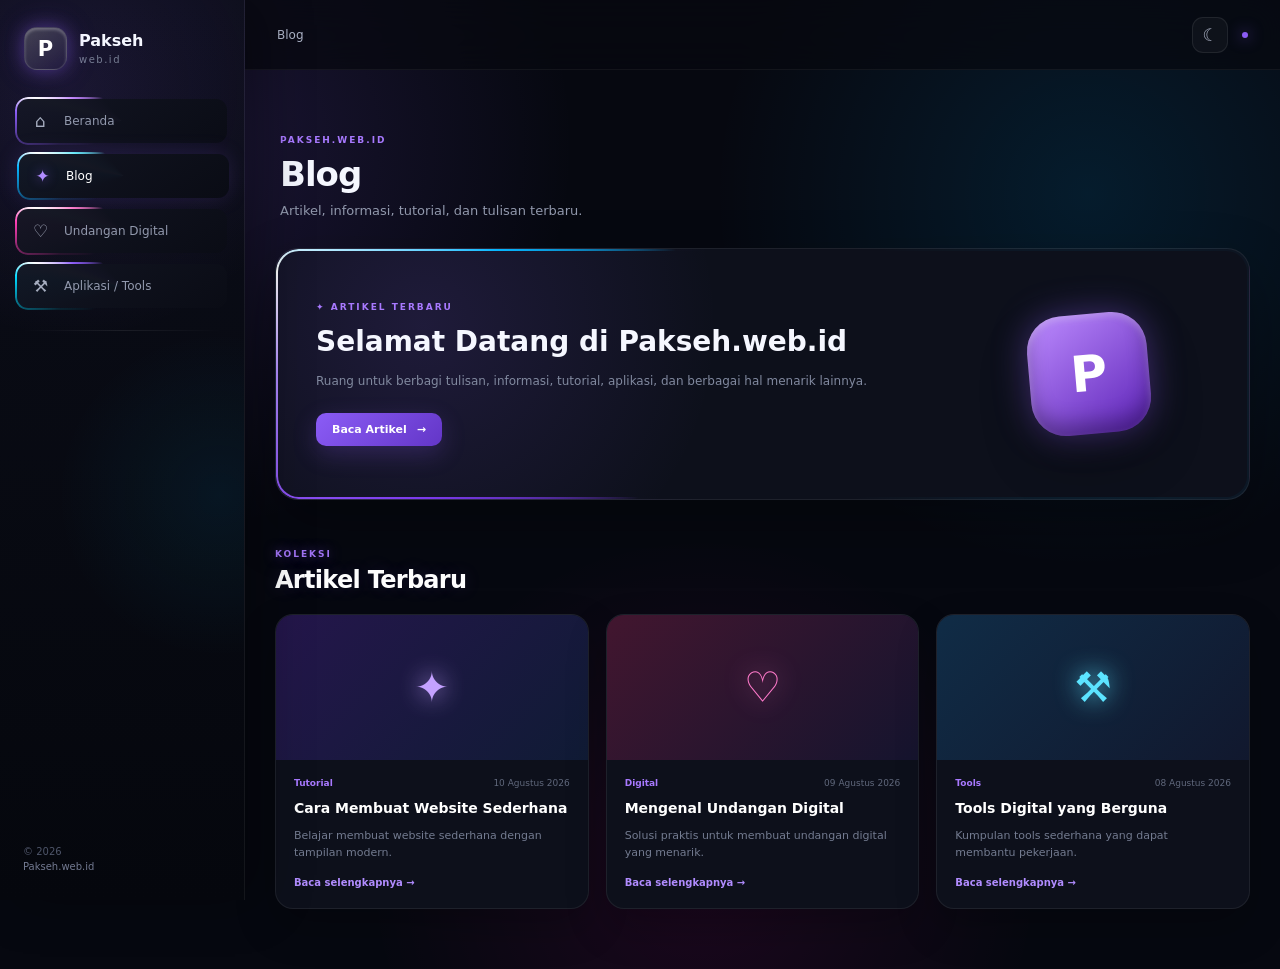
==== commit e8cc2dcc: "remove settings page" ====
--- a/blog.html
+++ b/blog.html
@@ -121,20 +121,7 @@
         <div class="menu-divider"></div>
 
 
-        <a
-            href="pengaturan.html"
-            class="menu-item"
-        >
-
-            <span class="menu-icon">
-                ⚙
-            </span>
-
-            <span>
-                Pengaturan
-            </span>
-
-        </a>
+       
 
 
     </nav>
--- a/style.css
+++ b/style.css
@@ -746,7 +746,15 @@
    CUSTOM LOGO
    ========================================================= */
 
+/* =====================================================
+   LOGO UTAMA
+   3D + NEON RING + MOVING LIGHT
+===================================================== */
+
 .custom-logo {
+
+    --neon-angle: 0deg;
+
     position: relative;
 
     width: 150px;
@@ -766,57 +774,351 @@
         );
 
     border:
-        1px solid rgba(255,255,255,.12);
+        1px solid
+        rgba(255,255,255,.12);
 
     box-shadow:
-        0 25px 60px rgba(0,0,0,.45),
-        0 0 45px rgba(139,92,246,.25);
+
+        0 25px 60px
+        rgba(0,0,0,.45),
+
+        0 0 35px
+        rgba(139,92,246,.35),
+
+        0 0 70px
+        rgba(139,92,246,.12);
 
     transform:
         perspective(600px)
         rotateX(5deg);
 
-    z-index: 3;
-}
-
-
-/* LOGO INNER */
+    z-index: 2;
+
+    isolation: isolate;
+}
+
+
+/* =====================================================
+   NEON RING BERGERAK
+===================================================== */
+
+.custom-logo::before {
+
+    content: "";
+
+    position: absolute;
+
+    inset: -3px;
+
+    border-radius: 41px;
+
+    padding: 3px;
+
+    background:
+
+        conic-gradient(
+            from var(--neon-angle),
+
+            #6d28d9 0deg,
+
+            #8b5cf6 35deg,
+
+            #c084fc 70deg,
+
+            #f472b6 110deg,
+
+            #ff4fb3 145deg,
+
+            #22d3ee 190deg,
+
+            #38bdf8 230deg,
+
+            #6366f1 280deg,
+
+            #8b5cf6 325deg,
+
+            #6d28d9 360deg
+        );
+
+    /*
+       Membuat bagian tengah transparan
+       sehingga hanya menjadi ring
+    */
+
+    -webkit-mask:
+        linear-gradient(#000 0 0) content-box,
+        linear-gradient(#000 0 0);
+
+    -webkit-mask-composite:
+        xor;
+
+    mask:
+        linear-gradient(#000 0 0) content-box,
+        linear-gradient(#000 0 0);
+
+    mask-composite:
+        exclude;
+
+    z-index: -1;
+
+    filter:
+
+        drop-shadow(
+            0 0 5px
+            rgba(139,92,246,.95)
+        )
+
+        drop-shadow(
+            0 0 12px
+            rgba(217,70,239,.75)
+        )
+
+        drop-shadow(
+            0 0 22px
+            rgba(34,211,238,.55)
+        );
+
+    animation:
+        neonRingRotate
+        4s
+        linear
+        infinite;
+}
+
+
+/* =====================================================
+   CAHAYA BESAR DI LUAR RING
+===================================================== */
+
+.custom-logo::after {
+
+    content: "";
+
+    position: absolute;
+
+    inset: -16px;
+
+    border-radius: 52px;
+
+    background:
+
+        conic-gradient(
+            from var(--neon-angle),
+
+            transparent 0deg,
+
+            rgba(139,92,246,.05) 45deg,
+
+            rgba(139,92,246,.30) 90deg,
+
+            rgba(255,92,199,.28) 150deg,
+
+            rgba(34,211,238,.24) 210deg,
+
+            transparent 280deg,
+
+            transparent 360deg
+        );
+
+    filter:
+        blur(14px);
+
+    opacity:
+        .85;
+
+    z-index: -2;
+
+    animation:
+        neonGlowRotate
+        4s
+        linear
+        infinite;
+}
+
+
+/* =====================================================
+   LOGO INNER
+===================================================== */
 
 .logo-inner {
+
+    position: relative;
+
     width: 100%;
     height: 100%;
 
     display: flex;
+
     align-items: center;
     justify-content: center;
 
-    border-radius: 29px;
-
-    color: white;
-
-    font-size: 62px;
-    font-weight: 900;
-
-    background:
+    overflow: hidden;
+
+    border-radius: 27px;
+
+    background:
+        #ffffff;
+
+    box-shadow:
+
+        inset 0 3px 4px
+        rgba(255,255,255,.30),
+
+        inset 0 -8px 14px
+        rgba(0,0,0,.20),
+
+        0 0 25px
+        rgba(139,92,246,.25);
+}
+
+
+/* =====================================================
+   GAMBAR LOGO
+===================================================== */
+
+.logo-inner img {
+
+    width: 100%;
+    height: 100%;
+
+    display: block;
+
+    object-fit: cover;
+
+    border-radius: 27px;
+}
+
+
+/* =====================================================
+   PANTULAN CAHAYA DI DALAM LOGO
+   MUNCUL ± SETIAP 4 DETIK
+===================================================== */
+
+.logo-inner::after {
+
+    content: "";
+
+    position: absolute;
+
+    top: -35%;
+
+    left: -80%;
+
+    width: 45%;
+
+    height: 170%;
+
+    background:
+
         linear-gradient(
-            145deg,
-            #b18cff,
-            #5b21b6
-        );
-
-    border:
-        1px solid
-        rgba(255,255,255,.12);
-
-    box-shadow:
-        inset 0 3px 5px
-        rgba(255,255,255,.25),
-
-        inset 0 -10px 18px
-        rgba(0,0,0,.30),
-
-        0 0 40px
-        rgba(139,92,246,.35);
+            105deg,
+
+            transparent 0%,
+
+            rgba(255,255,255,.03) 30%,
+
+            rgba(255,255,255,.95) 50%,
+
+            rgba(255,255,255,.16) 65%,
+
+            transparent 100%
+        );
+
+    transform:
+        skewX(-20deg);
+
+    filter:
+        blur(3px);
+
+    pointer-events: none;
+
+    z-index: 5;
+
+    animation:
+        logoReflection
+        4s
+        ease-in-out
+        infinite;
+}
+
+
+/* =====================================================
+   RING BERPUTAR
+===================================================== */
+
+@keyframes neonRingRotate {
+
+    from {
+        --neon-angle: 0deg;
+    }
+
+    to {
+        --neon-angle: 360deg;
+    }
+
+}
+
+
+/* =====================================================
+   GLOW BERPUTAR
+===================================================== */
+
+@keyframes neonGlowRotate {
+
+    from {
+        --neon-angle: 0deg;
+    }
+
+    to {
+        --neon-angle: 360deg;
+    }
+
+}
+
+
+/* =====================================================
+   PANTULAN LOGO
+===================================================== */
+
+@keyframes logoReflection {
+
+    0% {
+
+        left: -80%;
+
+        opacity: 0;
+    }
+
+
+    8% {
+
+        opacity: .15;
+    }
+
+
+    25% {
+
+        left: 140%;
+
+        opacity: .95;
+    }
+
+
+    32% {
+
+        left: 150%;
+
+        opacity: 0;
+    }
+
+
+    100% {
+
+        left: 150%;
+
+        opacity: 0;
+    }
+
 }
 
 
@@ -2536,4 +2838,1054 @@
         opacity: 0;
     }
 
+}
+
+/* =====================================================
+   PAKSEH.WEB.ID
+   3D FLIP PER HURUF
+   KIRI → KANAN
+   INTERVAL 5 DETIK
+===================================================== */
+
+.animated-brand {
+    display: flex;
+    align-items: center;
+    justify-content: center;
+
+    white-space: nowrap;
+
+    perspective: 1200px;
+    -webkit-perspective: 1200px;
+
+    transform-style: preserve-3d;
+    -webkit-transform-style: preserve-3d;
+}
+
+
+/* =====================================================
+   SETIAP HURUF
+===================================================== */
+
+.animated-brand .letter {
+
+    display: inline-block;
+
+    position: relative;
+
+    transform-origin: center center;
+    -webkit-transform-origin: center center;
+
+    transform-style: preserve-3d;
+    -webkit-transform-style: preserve-3d;
+
+    backface-visibility: hidden;
+    -webkit-backface-visibility: hidden;
+
+    will-change: transform;
+
+    animation:
+        letterFlip 5s
+        cubic-bezier(.22,.61,.36,1)
+        infinite;
+
+    -webkit-animation:
+        letterFlip 5s
+        cubic-bezier(.22,.61,.36,1)
+        infinite;
+}
+
+
+/* =====================================================
+   PAKSEH = PUTIH
+===================================================== */
+
+.animated-brand .letter.white {
+
+    color: #ffffff !important;
+
+    background: none !important;
+
+    -webkit-background-clip: initial !important;
+    background-clip: initial !important;
+
+    -webkit-text-fill-color: #ffffff !important;
+
+    text-shadow:
+        0 0 8px rgba(255,255,255,.08);
+}
+
+
+/* =====================================================
+   .WEB = UNGU / PINK
+===================================================== */
+
+.animated-brand .letter.purple {
+
+    background:
+        linear-gradient(
+            90deg,
+            #a78bfa,
+            #c084fc,
+            #d084ff
+        );
+
+    -webkit-background-clip: text;
+    background-clip: text;
+
+    -webkit-text-fill-color: transparent;
+}
+
+
+/* =====================================================
+   .ID = PINK
+===================================================== */
+
+.animated-brand .letter.pink {
+
+    background:
+        linear-gradient(
+            90deg,
+            #d946ef,
+            #ff5fc7
+        );
+
+    -webkit-background-clip: text;
+    background-clip: text;
+
+    -webkit-text-fill-color: transparent;
+}
+
+
+/* =====================================================
+   D = CYAN
+===================================================== */
+
+.animated-brand .letter.blue {
+
+    background:
+        linear-gradient(
+            90deg,
+            #ff5fc7,
+            #58d9ff
+        );
+
+    -webkit-background-clip: text;
+    background-clip: text;
+
+    -webkit-text-fill-color: transparent;
+}
+
+
+/* =====================================================
+   ANIMASI FLIP
+===================================================== */
+
+@keyframes letterFlip {
+
+    0% {
+        transform: rotateY(0deg) translateZ(0);
+    }
+
+    2% {
+        transform: rotateY(0deg) translateZ(0);
+    }
+
+    5% {
+        transform: rotateY(90deg) translateZ(10px);
+    }
+
+    8% {
+        transform: rotateY(180deg) translateZ(0);
+    }
+
+    11% {
+        transform: rotateY(360deg) translateZ(0);
+    }
+
+    18% {
+        transform: rotateY(360deg) translateZ(0);
+    }
+
+    100% {
+        transform: rotateY(360deg) translateZ(0);
+    }
+}
+
+
+@-webkit-keyframes letterFlip {
+
+    0% {
+        -webkit-transform:
+            rotateY(0deg)
+            translateZ(0);
+    }
+
+    2% {
+        -webkit-transform:
+            rotateY(0deg)
+            translateZ(0);
+    }
+
+    5% {
+        -webkit-transform:
+            rotateY(90deg)
+            translateZ(10px);
+    }
+
+    8% {
+        -webkit-transform:
+            rotateY(180deg)
+            translateZ(0);
+    }
+
+    11% {
+        -webkit-transform:
+            rotateY(360deg)
+            translateZ(0);
+    }
+
+    18% {
+        -webkit-transform:
+            rotateY(360deg)
+            translateZ(0);
+    }
+
+    100% {
+        -webkit-transform:
+            rotateY(360deg)
+            translateZ(0);
+    }
+}
+
+
+/* =====================================================
+   URUTAN KIRI → KANAN
+===================================================== */
+
+.animated-brand .letter:nth-child(1) {
+    animation-delay: 0s;
+    -webkit-animation-delay: 0s;
+}
+
+.animated-brand .letter:nth-child(2) {
+    animation-delay: .10s;
+    -webkit-animation-delay: .10s;
+}
+
+.animated-brand .letter:nth-child(3) {
+    animation-delay: .20s;
+    -webkit-animation-delay: .20s;
+}
+
+.animated-brand .letter:nth-child(4) {
+    animation-delay: .30s;
+    -webkit-animation-delay: .30s;
+}
+
+.animated-brand .letter:nth-child(5) {
+    animation-delay: .40s;
+    -webkit-animation-delay: .40s;
+}
+
+.animated-brand .letter:nth-child(6) {
+    animation-delay: .50s;
+    -webkit-animation-delay: .50s;
+}
+
+.animated-brand .letter:nth-child(7) {
+    animation-delay: .60s;
+    -webkit-animation-delay: .60s;
+}
+
+.animated-brand .letter:nth-child(8) {
+    animation-delay: .70s;
+    -webkit-animation-delay: .70s;
+}
+
+.animated-brand .letter:nth-child(9) {
+    animation-delay: .80s;
+    -webkit-animation-delay: .80s;
+}
+
+.animated-brand .letter:nth-child(10) {
+    animation-delay: .90s;
+    -webkit-animation-delay: .90s;
+}
+
+.animated-brand .letter:nth-child(11) {
+    animation-delay: 1s;
+    -webkit-animation-delay: 1s;
+}
+
+.animated-brand .letter:nth-child(12) {
+    animation-delay: 1.10s;
+    -webkit-animation-delay: 1.10s;
+}
+
+.animated-brand .letter:nth-child(13) {
+    animation-delay: 1.20s;
+    -webkit-animation-delay: 1.20s;
+}
+
+
+/* =====================================================
+   MOBILE
+===================================================== */
+
+@media (max-width: 600px) {
+
+    .animated-brand {
+
+        perspective: 900px;
+        -webkit-perspective: 900px;
+
+        font-size:
+            clamp(28px, 9vw, 48px);
+    }
+
+
+    .animated-brand .letter {
+
+        transform-style: preserve-3d;
+        -webkit-transform-style: preserve-3d;
+
+        backface-visibility: visible;
+        -webkit-backface-visibility: visible;
+    }
+
+}
+
+/* =====================================================
+   URUTAN FLIP
+===================================================== */
+
+.letter:nth-child(1) {
+    animation-delay: 0s;
+}
+
+.letter:nth-child(2) {
+    animation-delay: .10s;
+}
+
+.letter:nth-child(3) {
+    animation-delay: .20s;
+}
+
+.letter:nth-child(4) {
+    animation-delay: .30s;
+}
+
+.letter:nth-child(5) {
+    animation-delay: .40s;
+}
+
+.letter:nth-child(6) {
+    animation-delay: .50s;
+}
+
+.letter:nth-child(7) {
+    animation-delay: .60s;
+}
+
+.letter:nth-child(8) {
+    animation-delay: .70s;
+}
+
+.letter:nth-child(9) {
+    animation-delay: .80s;
+}
+
+.letter:nth-child(10) {
+    animation-delay: .90s;
+}
+
+.letter:nth-child(11) {
+    animation-delay: 1s;
+}
+
+.letter:nth-child(12) {
+    animation-delay: 1.10s;
+}
+
+.letter:nth-child(13) {
+    animation-delay: 1.20s;
+}
+
+/* =====================================================
+   WARNA PAKSEH = PUTIH
+   FLIP TETAP AKTIF
+===================================================== */
+
+.animated-brand .letter.white {
+    color: #ffffff !important;
+
+    background: none !important;
+
+    -webkit-background-clip: initial !important;
+    background-clip: initial !important;
+
+    -webkit-text-fill-color: #ffffff !important;
+
+    text-shadow:
+        0 0 8px rgba(255,255,255,.10);
+}
+
+/* =====================================================
+   MOBILE UI FIX
+   PAKSEH.WEB.ID
+===================================================== */
+
+@media (max-width: 600px) {
+
+    /* =================================================
+       BODY
+    ================================================= */
+
+    body {
+        overflow-x: hidden;
+    }
+
+
+    /* =================================================
+       MAIN
+    ================================================= */
+
+    .main {
+        width: 100%;
+        min-width: 0;
+    }
+
+
+    .content {
+        width: 100%;
+        padding:
+            18px 14px 40px;
+    }
+
+
+    /* =================================================
+       TOPBAR
+    ================================================= */
+
+    .topbar {
+        height: 62px;
+
+        padding:
+            0 15px;
+    }
+
+
+    .topbar-title {
+        font-size: 12px;
+    }
+
+
+    .theme-toggle {
+        width: 38px;
+        height: 38px;
+    }
+
+
+    /* =================================================
+       HERO MOBILE
+    ================================================= */
+
+    .hero {
+
+        min-height: 360px;
+
+        height: auto;
+
+        padding:
+            42px 18px 38px;
+
+        border-radius: 22px;
+
+        display: flex;
+
+        flex-direction: column;
+
+        align-items: center;
+
+        justify-content: center;
+
+        text-align: center;
+
+        overflow: hidden;
+    }
+
+
+    /* =================================================
+       HERO GLOW
+    ================================================= */
+
+    .hero-glow {
+        opacity: .55;
+
+        filter: blur(45px);
+    }
+
+
+    .glow-one {
+        width: 180px;
+        height: 180px;
+    }
+
+
+    .glow-two {
+        width: 160px;
+        height: 160px;
+    }
+
+
+    /* =================================================
+       LOGO MOBILE
+    ================================================= */
+
+    .custom-logo {
+
+        width: 108px;
+        height: 108px;
+
+        margin-bottom: 24px;
+
+        padding: 7px;
+
+        border-radius: 28px;
+
+        box-shadow:
+            0 18px 35px
+            rgba(0,0,0,.22),
+
+            0 0 28px
+            rgba(139,92,246,.30);
+    }
+
+
+    .logo-inner {
+        border-radius: 21px;
+    }
+
+
+    .logo-inner img {
+        border-radius: 20px;
+    }
+
+
+    /* =================================================
+       WELCOME
+    ================================================= */
+
+    .welcome {
+
+        font-size: 9px;
+
+        letter-spacing:
+            2.5px;
+
+        margin-bottom: 10px;
+    }
+
+
+    /* =================================================
+       BRAND TITLE
+    ================================================= */
+
+    .animated-brand {
+
+        width: 100%;
+
+        justify-content: center;
+
+        font-size:
+            clamp(
+                27px,
+                9.5vw,
+                42px
+            );
+
+        line-height: 1;
+
+        letter-spacing:
+            -1px;
+
+        perspective:
+            900px;
+
+        -webkit-perspective:
+            900px;
+
+        transform:
+            translateZ(0);
+    }
+
+
+    /*
+       Karena setiap huruf adalah span,
+       jangan biarkan spacing melebar.
+    */
+
+    .animated-brand .letter {
+
+        margin: 0;
+
+        padding: 0;
+
+        letter-spacing:
+            -1px;
+    }
+
+
+    /* =================================================
+       HERO DESCRIPTION
+    ================================================= */
+
+    .hero-content p {
+
+        max-width:
+            320px;
+
+        margin:
+            18px auto 0;
+
+        font-size:
+            11px;
+
+        line-height:
+            1.7;
+    }
+
+
+    /* =================================================
+       QUICK SECTION
+    ================================================= */
+
+    .quick-section {
+
+        margin-top:
+            30px;
+    }
+
+
+    .section-heading {
+
+        margin-bottom:
+            15px;
+    }
+
+
+    .section-heading small {
+
+        font-size:
+            8px;
+
+        letter-spacing:
+            2px;
+    }
+
+
+    .section-heading h2 {
+
+        margin-top:
+            5px;
+
+        font-size:
+            25px;
+
+        line-height:
+            1.1;
+    }
+
+
+    /* =================================================
+       QUICK GRID
+    ================================================= */
+
+    .quick-grid {
+
+        display:
+            grid;
+
+        grid-template-columns:
+            1fr;
+
+        gap:
+            12px;
+    }
+
+
+    /* =================================================
+       QUICK CARD
+    ================================================= */
+
+    .quick-card {
+
+        min-height:
+            105px;
+
+        padding:
+            17px;
+
+        border-radius:
+            17px;
+    }
+
+
+    .quick-icon {
+
+        width:
+            45px;
+
+        height:
+            45px;
+
+        flex-shrink:
+            0;
+
+        border-radius:
+            13px;
+
+        font-size:
+            18px;
+    }
+
+
+    .quick-info {
+
+        min-width:
+            0;
+
+        padding-right:
+            25px;
+    }
+
+
+    .quick-info h3 {
+
+        font-size:
+            13px;
+
+        line-height:
+            1.3;
+    }
+
+
+    .quick-info p {
+
+        margin-top:
+            5px;
+
+        font-size:
+            10px;
+
+        line-height:
+            1.5;
+    }
+
+
+    .arrow {
+
+        font-size:
+            18px;
+    }
+
+
+    /* =================================================
+       PREMIUM CARD
+    ================================================= */
+
+    .premium-card {
+
+        min-height:
+            105px;
+    }
+
+
+    .premium-label {
+
+        top:
+            12px;
+
+        right:
+            12px;
+    }
+
+
+    /* =================================================
+       INFO CARD
+    ================================================= */
+
+    .info-card {
+
+        margin-top:
+            14px;
+
+        padding:
+            18px;
+
+        border-radius:
+            17px;
+    }
+
+
+    .info-card h3 {
+
+        font-size:
+            13px;
+    }
+
+
+    .info-card p {
+
+        font-size:
+            10px;
+
+        line-height:
+            1.6;
+    }
+
+
+    /* =================================================
+       LIGHT THEME - MOBILE
+    ================================================= */
+
+    body.light-theme {
+
+        color:
+            #202333;
+    }
+
+
+    body.light-theme .topbar {
+
+        background:
+            rgba(248,249,253,.92);
+    }
+
+
+    body.light-theme .topbar-title {
+
+        color:
+            #566078;
+    }
+
+
+    body.light-theme .hero {
+
+        background:
+
+            radial-gradient(
+                circle at 15% 15%,
+                rgba(139,92,246,.10),
+                transparent 35%
+            ),
+
+            radial-gradient(
+                circle at 90% 80%,
+                rgba(0,190,255,.08),
+                transparent 35%
+            ),
+
+            #f9faff;
+
+        box-shadow:
+            0 20px 45px
+            rgba(40,50,80,.10);
+    }
+
+
+    body.light-theme .hero-content h1 {
+
+        color:
+            #171923;
+    }
+
+
+    body.light-theme .hero-content p {
+
+        color:
+            #687187;
+    }
+
+
+    body.light-theme .section-heading h2 {
+
+        color:
+            #202333;
+    }
+
+
+    body.light-theme .quick-card {
+
+        background:
+            rgba(255,255,255,.82);
+
+        border:
+            1px solid
+            rgba(100,110,140,.10);
+
+        box-shadow:
+            0 12px 30px
+            rgba(40,50,80,.07);
+    }
+
+
+    body.light-theme .quick-info h3 {
+
+        color:
+            #202333;
+    }
+
+
+    body.light-theme .quick-info p {
+
+        color:
+            #697287;
+    }
+
+
+    body.light-theme .arrow {
+
+        color:
+            #7650d8;
+    }
+
+
+    body.light-theme .info-card {
+
+        background:
+            rgba(255,255,255,.82);
+
+        border:
+            1px solid
+            rgba(100,110,140,.10);
+    }
+
+
+    body.light-theme .info-card h3 {
+
+        color:
+            #202333;
+    }
+
+
+    body.light-theme .info-card p {
+
+        color:
+            #697287;
+    }
+
+
+    /* =================================================
+       MOBILE SIDEBAR
+    ================================================= */
+
+    .sidebar {
+
+        width:
+            260px;
+
+        max-width:
+            82vw;
+    }
+
+
+    .brand {
+
+        padding:
+            18px 17px;
+    }
+
+
+    .menu {
+
+        padding:
+            8px 12px;
+    }
+
+
+    .menu-item {
+
+        min-height:
+            48px;
+
+        padding:
+            0 13px;
+
+        font-size:
+            11px;
+    }
+
+
+    .sidebar-footer {
+
+        padding:
+            15px 18px;
+
+        font-size:
+            9px;
+    }
+
+}
+
+
+/* =====================================================
+   EXTRA SMALL PHONE
+===================================================== */
+
+@media (max-width: 380px) {
+
+    .content {
+
+        padding-left:
+            10px;
+
+        padding-right:
+            10px;
+    }
+
+
+    .hero {
+
+        min-height:
+            335px;
+
+        padding:
+            35px 14px;
+    }
+
+
+    .custom-logo {
+
+        width:
+            95px;
+
+        height:
+            95px;
+    }
+
+
+    .animated-brand {
+
+        font-size:
+            25px;
+    }
+
+
+    .quick-card {
+
+        padding:
+            14px;
+    }
+
+
+    .quick-icon {
+
+        width:
+            42px;
+
+        height:
+            42px;
+    }
+
 }
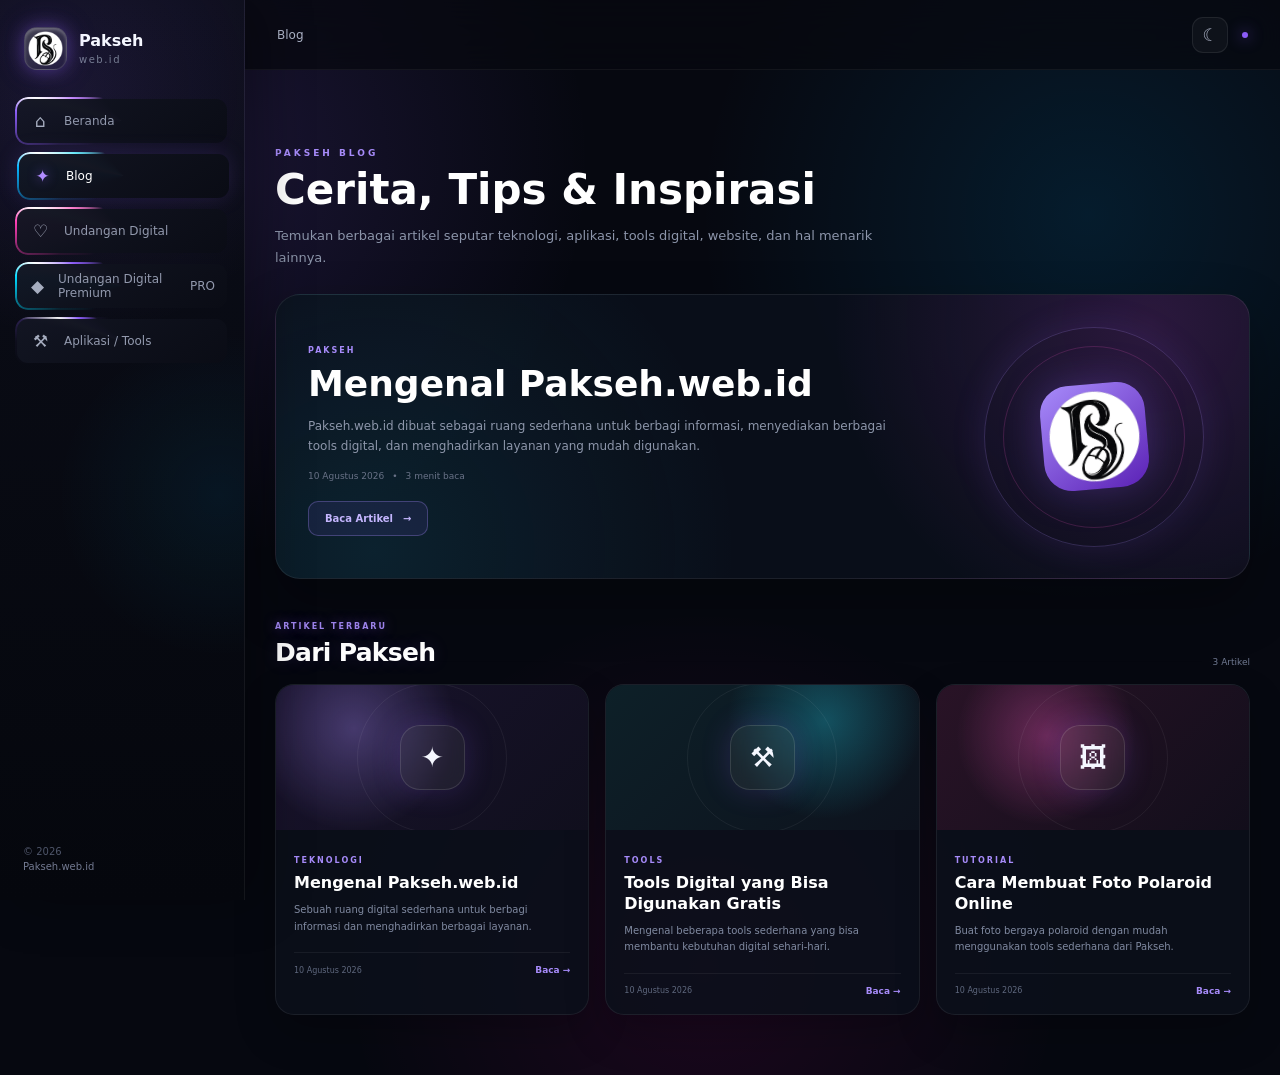
==== commit 44ad9c93: "feat: create professional blog page" ====
--- a/blog.html
+++ b/blog.html
@@ -27,16 +27,22 @@
      SIDEBAR
 ===================================================== -->
 
-<aside
-    class="sidebar"
-    id="sidebar"
->
+<aside class="sidebar" id="sidebar">
+
+
+    <!-- BRAND -->
 
     <div class="brand">
 
         <div class="brand-logo">
-            P
+
+            <img
+                src="assets/img/logo.png"
+                alt="Logo Pakseh"
+            >
+
         </div>
+
 
         <div class="brand-text">
 
@@ -53,8 +59,13 @@
     </div>
 
 
+
+    <!-- MENU -->
+
     <nav class="menu">
 
+
+        <!-- BERANDA -->
 
         <a
             href="index.html"
@@ -72,6 +83,9 @@
         </a>
 
 
+
+        <!-- BLOG -->
+
         <a
             href="blog.html"
             class="menu-item active"
@@ -88,22 +102,53 @@
         </a>
 
 
-       <a
-    href="https://pakseh.inveet.my.id/"
-    class="menu-item"
->
-    <span class="menu-icon">
-        ♡
-    </span>
-
-    <span>
-        Undangan Digital
-    </span>
-</a>
-
+
+        <!-- UNDANGAN DIGITAL -->
+
+        <a
+            href="https://pakseh.inveet.my.id/"
+            class="menu-item"
+        >
+
+            <span class="menu-icon">
+                ♡
+            </span>
+
+            <span>
+                Undangan Digital
+            </span>
+
+        </a>
+
+
+
+        <!-- PREMIUM -->
 
         <a
             href="#"
+            class="menu-item premium-menu"
+        >
+
+            <span class="menu-icon premium-icon">
+                ◆
+            </span>
+
+            <span>
+                Undangan Digital Premium
+            </span>
+
+            <span class="premium-badge">
+                PRO
+            </span>
+
+        </a>
+
+
+
+        <!-- TOOLS -->
+
+        <a
+            href="tools.html"
             class="menu-item"
         >
 
@@ -118,14 +163,11 @@
         </a>
 
 
-        <div class="menu-divider"></div>
-
-
-       
-
-
     </nav>
 
+
+
+    <!-- FOOTER -->
 
     <div class="sidebar-footer">
 
@@ -139,7 +181,9 @@
 
     </div>
 
+
 </aside>
+
 
 
 <!-- =====================================================
@@ -152,6 +196,7 @@
 ></div>
 
 
+
 <!-- =====================================================
      MAIN
 ===================================================== -->
@@ -159,7 +204,9 @@
 <main class="main">
 
 
-    <!-- TOPBAR -->
+    <!-- =================================================
+         TOPBAR
+    ================================================= -->
 
     <header class="topbar">
 
@@ -167,6 +214,7 @@
         <button
             class="menu-toggle"
             id="menuToggle"
+            type="button"
         >
             ☰
         </button>
@@ -179,52 +227,57 @@
 
         <div class="topbar-actions">
 
+
             <button
                 class="theme-toggle"
                 id="themeToggle"
+                type="button"
                 title="Ganti tema"
             >
                 ☾
             </button>
 
+
             <div class="topbar-dot"></div>
 
+
         </div>
 
 
     </header>
+
 
 
     <!-- =================================================
          CONTENT
     ================================================= -->
 
-    <section class="content">
-
-
-        <!-- PAGE HEADER -->
-
-        <section class="page-header">
-
-            <div>
-
-                <small>
-                    PAKSEH.WEB.ID
-                </small>
-
-                <h1>
-                    Blog
-                </h1>
-
-                <p>
-                    Artikel, informasi, tutorial,
-                    dan tulisan terbaru.
-                </p>
-
+    <section class="content blog-page">
+
+
+        <!-- =================================================
+             BLOG HEADER
+        ================================================= -->
+
+        <section class="blog-header">
+
+
+            <div class="blog-label">
+                PAKSEH BLOG
             </div>
 
 
-            <div class="blog-glow"></div>
+            <h1>
+                Cerita, Tips & Inspirasi
+            </h1>
+
+
+            <p>
+                Temukan berbagai artikel seputar teknologi,
+                aplikasi, tools digital, website, dan
+                hal menarik lainnya.
+            </p>
+
 
         </section>
 
@@ -234,248 +287,377 @@
              FEATURED ARTICLE
         ================================================= -->
 
-        <section class="featured-article">
+        <article class="featured-article">
+
+
+            <div class="featured-glow"></div>
 
 
             <div class="featured-content">
 
+
                 <div class="article-category">
-                    ✦ ARTIKEL TERBARU
+                    PAKSEH
                 </div>
 
 
                 <h2>
-                    Selamat Datang di
-                    Pakseh.web.id
+                    Mengenal Pakseh.web.id
                 </h2>
 
 
                 <p>
-                    Ruang untuk berbagi tulisan,
-                    informasi, tutorial, aplikasi,
-                    dan berbagai hal menarik lainnya.
+                    Pakseh.web.id dibuat sebagai ruang sederhana
+                    untuk berbagi informasi, menyediakan berbagai
+                    tools digital, dan menghadirkan layanan yang
+                    mudah digunakan.
                 </p>
 
 
-                <a
-                    href="#"
+                <div class="article-meta">
+
+                    <span>
+                        10 Agustus 2026
+                    </span>
+
+                    <span>
+                        •
+                    </span>
+
+                    <span>
+                        3 menit baca
+                    </span>
+
+                </div>
+
+
+                <button
                     class="read-button"
+                    type="button"
+                    onclick="openArticle(0)"
                 >
+
                     Baca Artikel
-                    <span>→</span>
-                </a>
+
+                    <span>
+                        →
+                    </span>
+
+                </button>
+
 
             </div>
 
 
             <div class="featured-decoration">
 
-                <div class="floating-orb">
-                    P
+                <div class="decoration-ring"></div>
+
+                <div class="decoration-logo">
+
+                    <img
+                        src="assets/img/logo.png"
+                        alt="Pakseh"
+                    >
+
                 </div>
 
             </div>
 
 
+        </article>
+
+
+
+        <!-- =================================================
+             ARTICLE SECTION
+        ================================================= -->
+
+        <section class="article-section">
+
+
+            <div class="section-heading blog-section-heading">
+
+                <div>
+
+                    <small>
+                        ARTIKEL TERBARU
+                    </small>
+
+                    <h2>
+                        Dari Pakseh
+                    </h2>
+
+                </div>
+
+
+                <div class="article-count">
+                    3 Artikel
+                </div>
+
+            </div>
+
+
+
+            <!-- ARTICLE GRID -->
+
+            <div class="article-grid">
+
+
+                <!-- =================================================
+                     ARTICLE 1
+                ================================================= -->
+
+                <article class="article-card">
+
+
+                    <div class="article-visual visual-purple">
+
+                        <div class="visual-icon">
+                            ✦
+                        </div>
+
+                        <div class="visual-orb"></div>
+
+                    </div>
+
+
+                    <div class="article-body">
+
+
+                        <div class="article-category">
+                            TEKNOLOGI
+                        </div>
+
+
+                        <h3>
+                            Mengenal Pakseh.web.id
+                        </h3>
+
+
+                        <p>
+                            Sebuah ruang digital sederhana
+                            untuk berbagi informasi dan
+                            menghadirkan berbagai layanan.
+                        </p>
+
+
+                        <div class="article-footer">
+
+
+                            <span>
+                                10 Agustus 2026
+                            </span>
+
+
+                            <button
+                                type="button"
+                                onclick="openArticle(0)"
+                            >
+                                Baca →
+                            </button>
+
+
+                        </div>
+
+
+                    </div>
+
+
+                </article>
+
+
+
+                <!-- =================================================
+                     ARTICLE 2
+                ================================================= -->
+
+                <article class="article-card">
+
+
+                    <div class="article-visual visual-blue">
+
+                        <div class="visual-icon">
+                            ⚒
+                        </div>
+
+                        <div class="visual-orb"></div>
+
+                    </div>
+
+
+                    <div class="article-body">
+
+
+                        <div class="article-category">
+                            TOOLS
+                        </div>
+
+
+                        <h3>
+                            Tools Digital yang Bisa Digunakan Gratis
+                        </h3>
+
+
+                        <p>
+                            Mengenal beberapa tools sederhana
+                            yang bisa membantu kebutuhan digital
+                            sehari-hari.
+                        </p>
+
+
+                        <div class="article-footer">
+
+
+                            <span>
+                                10 Agustus 2026
+                            </span>
+
+
+                            <button
+                                type="button"
+                                onclick="openArticle(1)"
+                            >
+                                Baca →
+                            </button>
+
+
+                        </div>
+
+
+                    </div>
+
+
+                </article>
+
+
+
+                <!-- =================================================
+                     ARTICLE 3
+                ================================================= -->
+
+                <article class="article-card">
+
+
+                    <div class="article-visual visual-pink">
+
+                        <div class="visual-icon">
+                            🖼
+                        </div>
+
+                        <div class="visual-orb"></div>
+
+                    </div>
+
+
+                    <div class="article-body">
+
+
+                        <div class="article-category">
+                            TUTORIAL
+                        </div>
+
+
+                        <h3>
+                            Cara Membuat Foto Polaroid Online
+                        </h3>
+
+
+                        <p>
+                            Buat foto bergaya polaroid dengan
+                            mudah menggunakan tools sederhana
+                            dari Pakseh.
+                        </p>
+
+
+                        <div class="article-footer">
+
+
+                            <span>
+                                10 Agustus 2026
+                            </span>
+
+
+                            <button
+                                type="button"
+                                onclick="openArticle(2)"
+                            >
+                                Baca →
+                            </button>
+
+
+                        </div>
+
+
+                    </div>
+
+
+                </article>
+
+
+            </div>
+
+
         </section>
 
 
 
         <!-- =================================================
-             ARTICLE LIST
+             ARTICLE MODAL
         ================================================= -->
 
-        <section class="blog-section">
-
-
-            <div class="section-heading">
-
-                <div>
-
-                    <small>
-                        KOLEKSI
-                    </small>
-
-                    <h2>
-                        Artikel Terbaru
-                    </h2>
-
+        <div
+            class="article-modal"
+            id="articleModal"
+        >
+
+
+            <div
+                class="article-modal-backdrop"
+                onclick="closeArticle()"
+            ></div>
+
+
+            <article class="article-reader">
+
+
+                <button
+                    class="article-close"
+                    type="button"
+                    onclick="closeArticle()"
+                >
+                    ×
+                </button>
+
+
+                <div class="reader-category" id="readerCategory">
+                    TEKNOLOGI
                 </div>
 
-            </div>
-
-
-            <div class="article-grid">
-
-
-                <!-- ARTICLE 1 -->
-
-                <article class="article-card">
-
-
-                    <div class="article-image purple-bg">
-
-                        <span>
-                            ✦
-                        </span>
-
-                    </div>
-
-
-                    <div class="article-body">
-
-                        <div class="article-meta">
-
-                            <span>
-                                Tutorial
-                            </span>
-
-                            <small>
-                                10 Agustus 2026
-                            </small>
-
-                        </div>
-
-
-                        <h3>
-                            Cara Membuat Website
-                            Sederhana
-                        </h3>
-
-
-                        <p>
-                            Belajar membuat website
-                            sederhana dengan tampilan
-                            modern.
-                        </p>
-
-
-                        <a
-                            href="#"
-                            class="article-link"
-                        >
-                            Baca selengkapnya
-                            →
-                        </a>
-
-                    </div>
-
-                </article>
-
-
-
-                <!-- ARTICLE 2 -->
-
-                <article class="article-card">
-
-
-                    <div class="article-image pink-bg">
-
-                        <span>
-                            ♡
-                        </span>
-
-                    </div>
-
-
-                    <div class="article-body">
-
-                        <div class="article-meta">
-
-                            <span>
-                                Digital
-                            </span>
-
-                            <small>
-                                09 Agustus 2026
-                            </small>
-
-                        </div>
-
-
-                        <h3>
-                            Mengenal Undangan
-                            Digital
-                        </h3>
-
-
-                        <p>
-                            Solusi praktis untuk membuat
-                            undangan digital yang menarik.
-                        </p>
-
-
-                        <a
-                            href="#"
-                            class="article-link"
-                        >
-                            Baca selengkapnya
-                            →
-                        </a>
-
-                    </div>
-
-                </article>
-
-
-
-                <!-- ARTICLE 3 -->
-
-                <article class="article-card">
-
-
-                    <div class="article-image blue-bg">
-
-                        <span>
-                            ⚒
-                        </span>
-
-                    </div>
-
-
-                    <div class="article-body">
-
-                        <div class="article-meta">
-
-                            <span>
-                                Tools
-                            </span>
-
-                            <small>
-                                08 Agustus 2026
-                            </small>
-
-                        </div>
-
-
-                        <h3>
-                            Tools Digital
-                            yang Berguna
-                        </h3>
-
-
-                        <p>
-                            Kumpulan tools sederhana
-                            yang dapat membantu pekerjaan.
-                        </p>
-
-
-                        <a
-                            href="#"
-                            class="article-link"
-                        >
-                            Baca selengkapnya
-                            →
-                        </a>
-
-                    </div>
-
-                </article>
-
-
-            </div>
-
-        </section>
+
+                <h2 id="readerTitle">
+                    Judul Artikel
+                </h2>
+
+
+                <div
+                    class="reader-meta"
+                    id="readerMeta"
+                >
+                    10 Agustus 2026
+                </div>
+
+
+                <div
+                    class="reader-content"
+                    id="readerContent"
+                ></div>
+
+
+            </article>
+
+
+        </div>
 
 
     </section>
@@ -484,511 +666,1076 @@
 </main>
 
 
+
+<!-- =====================================================
+     JAVASCRIPT GLOBAL
+===================================================== -->
+
 <script src="script.js"></script>
 
 
+
 <!-- =====================================================
-     BLOG CSS
+     BLOG SCRIPT
 ===================================================== -->
 
+<script>
+
+const articles = [
+
+    {
+
+        category:
+            "PAKSEH",
+
+        title:
+            "Mengenal Pakseh.web.id",
+
+        date:
+            "10 Agustus 2026",
+
+        content: `
+
+            <p>
+                Pakseh.web.id dibuat sebagai ruang digital
+                sederhana untuk berbagi berbagai hal yang
+                berkaitan dengan teknologi, aplikasi,
+                website, dan kebutuhan digital sehari-hari.
+            </p>
+
+            <p>
+                Website ini tidak dibuat dengan konsep yang
+                terlalu rumit. Tujuannya sederhana, yaitu
+                menyediakan tempat yang nyaman untuk
+                menemukan informasi dan menggunakan berbagai
+                layanan digital.
+            </p>
+
+            <h3>
+                Apa saja yang ada di Pakseh.web.id?
+            </h3>
+
+            <p>
+                Seiring waktu, Pakseh.web.id akan memiliki
+                beberapa bagian seperti blog, undangan digital,
+                aplikasi, dan berbagai tools sederhana.
+            </p>
+
+            <p>
+                Semua layanan tersebut akan dikembangkan
+                secara bertahap agar tetap mudah digunakan,
+                ringan, dan nyaman baik melalui komputer
+                maupun smartphone.
+            </p>
+
+            <h3>
+                Terus berkembang
+            </h3>
+
+            <p>
+                Website ini akan terus dikembangkan.
+                Beberapa fitur mungkin masih sederhana,
+                tetapi akan ditambahkan dan diperbaiki
+                secara bertahap.
+            </p>
+
+            <p>
+                Semoga Pakseh.web.id bisa menjadi tempat
+                kecil yang bermanfaat untuk berbagai
+                kebutuhan digital.
+            </p>
+
+        `
+
+    },
+
+
+    {
+
+        category:
+            "TOOLS",
+
+        title:
+            "Tools Digital yang Bisa Digunakan Gratis",
+
+        date:
+            "10 Agustus 2026",
+
+        content: `
+
+            <p>
+                Banyak kebutuhan digital sebenarnya tidak
+                membutuhkan aplikasi yang rumit. Untuk
+                pekerjaan sederhana, sebuah tools online
+                yang ringan sering kali sudah cukup.
+            </p>
+
+            <h3>
+                PassFoto
+            </h3>
+
+            <p>
+                PassFoto merupakan salah satu tools yang
+                disediakan untuk membantu membuat foto
+                dengan ukuran yang dibutuhkan secara lebih
+                praktis.
+            </p>
+
+            <p>
+                Tools seperti ini berguna ketika kita
+                membutuhkan foto untuk dokumen, lamaran
+                pekerjaan, pendaftaran, atau kebutuhan
+                administrasi lainnya.
+            </p>
+
+            <h3>
+                Polaroid
+            </h3>
+
+            <p>
+                Selain PassFoto, tersedia juga tools
+                Polaroid untuk membuat foto dengan gaya
+                klasik seperti hasil kamera polaroid.
+            </p>
+
+            <p>
+                Keduanya dibuat dengan konsep sederhana
+                agar pengguna bisa langsung menggunakannya
+                tanpa harus mempelajari aplikasi yang rumit.
+            </p>
+
+            <h3>
+                Akan terus bertambah
+            </h3>
+
+            <p>
+                Koleksi tools di Pakseh.web.id akan
+                ditambahkan secara bertahap sesuai dengan
+                kebutuhan.
+            </p>
+
+        `
+
+    },
+
+
+    {
+
+        category:
+            "TUTORIAL",
+
+        title:
+            "Cara Membuat Foto Polaroid Online",
+
+        date:
+            "10 Agustus 2026",
+
+        content: `
+
+            <p>
+                Foto polaroid memiliki tampilan yang khas.
+                Foto dengan bingkai putih sederhana dapat
+                memberikan kesan klasik dan menarik.
+            </p>
+
+            <h3>
+                Langkah pertama
+            </h3>
+
+            <p>
+                Buka tools Polaroid yang tersedia di
+                Pakseh.web.id. Setelah halaman terbuka,
+                pilih foto yang ingin kamu gunakan.
+            </p>
+
+            <h3>
+                Sesuaikan foto
+            </h3>
+
+            <p>
+                Atur posisi foto sesuai kebutuhan.
+                Pastikan objek utama berada pada posisi
+                yang nyaman dilihat.
+            </p>
+
+            <h3>
+                Buat hasil akhir
+            </h3>
+
+            <p>
+                Setelah foto sesuai, proses foto menggunakan
+                tools tersebut dan simpan hasilnya.
+                Kamu bisa menggunakan hasil tersebut untuk
+                koleksi pribadi, desain, maupun dibagikan
+                kepada teman.
+            </p>
+
+            <p>
+                Dengan tools sederhana, proses yang biasanya
+                membutuhkan aplikasi editing bisa dilakukan
+                dengan lebih cepat.
+            </p>
+
+        `
+
+    }
+
+];
+
+
+
+/* =====================================================
+   OPEN ARTICLE
+===================================================== */
+
+function openArticle(index) {
+
+    const article =
+        articles[index];
+
+    if (!article) {
+        return;
+    }
+
+
+    document.getElementById(
+        "readerCategory"
+    ).textContent =
+        article.category;
+
+
+    document.getElementById(
+        "readerTitle"
+    ).textContent =
+        article.title;
+
+
+    document.getElementById(
+        "readerMeta"
+    ).textContent =
+        article.date;
+
+
+    document.getElementById(
+        "readerContent"
+    ).innerHTML =
+        article.content;
+
+
+    document.getElementById(
+        "articleModal"
+    ).classList.add(
+        "show"
+    );
+
+
+    document.body.classList.add(
+        "modal-open"
+    );
+
+}
+
+
+
+/* =====================================================
+   CLOSE ARTICLE
+===================================================== */
+
+function closeArticle() {
+
+    document.getElementById(
+        "articleModal"
+    ).classList.remove(
+        "show"
+    );
+
+
+    document.body.classList.remove(
+        "modal-open"
+    );
+
+}
+
+
+
+/* =====================================================
+   ESC CLOSE
+===================================================== */
+
+document.addEventListener(
+    "keydown",
+    function(event) {
+
+        if (
+            event.key === "Escape"
+        ) {
+
+            closeArticle();
+
+        }
+
+    }
+);
+
+</script>
+
+
+
+<!-- =====================================================
+     BLOG STYLE
+===================================================== -->
+
 <style>
 
 
 /* =====================================================
-   PAGE HEADER
+   BLOG HEADER
 ===================================================== */
 
-.page-header {
-
-    position: relative;
+.blog-header {
 
     padding:
-        10px 5px 30px;
-
-    overflow: hidden;
-
-}
-
-.page-header small {
-
-    color: #a879ff;
-
-    font-size: 9px;
-
-    font-weight: 800;
-
-    letter-spacing: 2px;
-
-}
-
-.page-header h1 {
-
-    margin-top: 7px;
-
-    font-size: 34px;
-
-    letter-spacing: -1px;
-
-}
-
-.page-header p {
-
-    margin-top: 9px;
-
-    color: var(--text-soft);
-
-    font-size: 13px;
-
-}
+        30px 0 25px;
+
+}
+
+
+.blog-label {
+
+    font-size:
+        9px;
+
+    font-weight:
+        900;
+
+    letter-spacing:
+        3px;
+
+    color:
+        #a78bfa;
+
+    margin-bottom:
+        9px;
+
+}
+
+
+.blog-header h1 {
+
+    margin:
+        0;
+
+    font-size:
+        clamp(
+            28px,
+            4vw,
+            42px
+        );
+
+    line-height:
+        1.1;
+
+    color:
+        #ffffff;
+
+}
+
+
+.blog-header p {
+
+    max-width:
+        620px;
+
+    margin:
+        12px 0 0;
+
+    color:
+        #8c95aa;
+
+    font-size:
+        13px;
+
+    line-height:
+        1.7;
+
+}
+
 
 
 /* =====================================================
-   FEATURED ARTICLE
+   FEATURED
 ===================================================== */
 
 .featured-article {
 
-    position: relative;
-
-    min-height: 250px;
-
-    display: flex;
-
-    align-items: center;
-
-    justify-content: space-between;
+    position:
+        relative;
+
+    display:
+        flex;
+
+    align-items:
+        center;
+
+    min-height:
+        285px;
 
     padding:
-        35px 40px;
-
-    border-radius: 23px;
-
-    overflow: hidden;
-
-    isolation: isolate;
+        32px;
+
+    overflow:
+        hidden;
+
+    border-radius:
+        25px;
 
     background:
 
         radial-gradient(
-            circle at 15% 30%,
-            rgba(139,92,246,.20),
+            circle at 90% 10%,
+            rgba(217,70,239,.16),
             transparent 35%
         ),
 
         radial-gradient(
-            circle at 85% 60%,
-            rgba(0,190,255,.12),
-            transparent 32%
+            circle at 10% 90%,
+            rgba(34,211,238,.10),
+            transparent 40%
         ),
 
-        #0d101b;
+        rgba(11,15,27,.88);
+
+    border:
+        1px solid
+        rgba(255,255,255,.08);
+
+    box-shadow:
+        0 25px 55px
+        rgba(0,0,0,.30);
+
+}
+
+
+.featured-content {
+
+    position:
+        relative;
+
+    z-index:
+        2;
+
+    max-width:
+        650px;
+
+}
+
+
+.article-category {
+
+    display:
+        inline-block;
+
+    font-size:
+        8px;
+
+    font-weight:
+        900;
+
+    letter-spacing:
+        2px;
+
+    color:
+        #a78bfa;
+
+    margin-bottom:
+        8px;
+
+}
+
+
+.featured-content h2 {
+
+    margin:
+        0;
+
+    font-size:
+        clamp(
+            25px,
+            4vw,
+            36px
+        );
+
+    color:
+        #ffffff;
+
+}
+
+
+.featured-content p {
+
+    max-width:
+        600px;
+
+    margin:
+        12px 0 0;
+
+    color:
+        #8d96aa;
+
+    font-size:
+        12px;
+
+    line-height:
+        1.7;
+
+}
+
+
+.article-meta {
+
+    display:
+        flex;
+
+    gap:
+        8px;
+
+    margin-top:
+        14px;
+
+    color:
+        #697287;
+
+    font-size:
+        9px;
+
+}
+
+
+.read-button {
+
+    display:
+        inline-flex;
+
+    align-items:
+        center;
+
+    gap:
+        10px;
+
+    margin-top:
+        20px;
+
+    padding:
+        11px 16px;
+
+    border:
+        1px solid
+        rgba(167,139,250,.30);
+
+    border-radius:
+        10px;
+
+    background:
+        rgba(139,92,246,.10);
+
+    color:
+        #c4b5fd;
+
+    font-size:
+        10px;
+
+    font-weight:
+        800;
+
+    cursor:
+        pointer;
+
+    transition:
+        .25s ease;
+
+}
+
+
+.read-button:hover {
+
+    background:
+        rgba(139,92,246,.20);
+
+    box-shadow:
+        0 0 25px
+        rgba(139,92,246,.16);
+
+    transform:
+        translateY(-2px);
+
+}
+
+
+
+/* =====================================================
+   FEATURED DECORATION
+===================================================== */
+
+.featured-decoration {
+
+    position:
+        absolute;
+
+    right:
+        45px;
+
+    top:
+        50%;
+
+    width:
+        220px;
+
+    height:
+        220px;
+
+    transform:
+        translateY(-50%);
+
+    display:
+        flex;
+
+    align-items:
+        center;
+
+    justify-content:
+        center;
+
+}
+
+
+.decoration-ring {
+
+    position:
+        absolute;
+
+    inset:
+        0;
+
+    border:
+        1px solid
+        rgba(167,139,250,.22);
+
+    border-radius:
+        50%;
+
+    box-shadow:
+        0 0 35px
+        rgba(139,92,246,.13);
+
+    animation:
+        blogRing 6s
+        linear infinite;
+
+}
+
+
+.decoration-ring::before {
+
+    content:
+        "";
+
+    position:
+        absolute;
+
+    inset:
+        18px;
+
+    border:
+        1px solid
+        rgba(255,92,199,.18);
+
+    border-radius:
+        50%;
+
+}
+
+
+.decoration-logo {
+
+    position:
+        relative;
+
+    width:
+        105px;
+
+    height:
+        105px;
+
+    padding:
+        6px;
+
+    border-radius:
+        28px;
+
+    background:
+        linear-gradient(
+            145deg,
+            #a78bfa,
+            #5b21b6
+        );
+
+    box-shadow:
+        0 0 40px
+        rgba(139,92,246,.30);
+
+    transform:
+        rotate(-5deg);
+
+}
+
+
+.decoration-logo img {
+
+    width:
+        100%;
+
+    height:
+        100%;
+
+    object-fit:
+        cover;
+
+    border-radius:
+        22px;
+
+}
+
+
+@keyframes blogRing {
+
+    from {
+        transform:
+            rotate(0deg);
+    }
+
+    to {
+        transform:
+            rotate(360deg);
+    }
+
+}
+
+
+
+/* =====================================================
+   ARTICLE SECTION
+===================================================== */
+
+.article-section {
+
+    margin-top:
+        35px;
+
+}
+
+
+.blog-section-heading {
+
+    display:
+        flex;
+
+    align-items:
+        flex-end;
+
+    justify-content:
+        space-between;
+
+    margin-bottom:
+        17px;
+
+}
+
+
+.blog-section-heading small {
+
+    color:
+        #a78bfa;
+
+    font-size:
+        8px;
+
+    font-weight:
+        900;
+
+    letter-spacing:
+        2px;
+
+}
+
+
+.blog-section-heading h2 {
+
+    margin:
+        5px 0 0;
+
+    color:
+        #ffffff;
+
+    font-size:
+        25px;
+
+}
+
+
+.article-count {
+
+    color:
+        #6f7890;
+
+    font-size:
+        9px;
+
+}
+
+
+
+/* =====================================================
+   ARTICLE GRID
+===================================================== */
+
+.article-grid {
+
+    display:
+        grid;
+
+    grid-template-columns:
+        repeat(
+            3,
+            minmax(0,1fr)
+        );
+
+    gap:
+        16px;
+
+}
+
+
+.article-card {
+
+    overflow:
+        hidden;
+
+    border-radius:
+        19px;
+
+    background:
+        rgba(12,16,28,.82);
 
     border:
         1px solid
         rgba(255,255,255,.07);
 
     box-shadow:
-        0 25px 60px
-        rgba(0,0,0,.30);
-
-}
-
-
-/* animated border */
-
-.featured-article::before {
-
-    content: "";
-
-    position: absolute;
-
-    inset: 0;
-
-    border-radius: inherit;
+        0 18px 40px
+        rgba(0,0,0,.22);
+
+    transition:
+        .3s ease;
+
+}
+
+
+.article-card:hover {
+
+    transform:
+        translateY(-6px);
+
+    border-color:
+        rgba(167,139,250,.28);
+
+    box-shadow:
+        0 25px 50px
+        rgba(0,0,0,.30),
+
+        0 0 30px
+        rgba(139,92,246,.08);
+
+}
+
+
+
+/* =====================================================
+   ARTICLE VISUAL
+===================================================== */
+
+.article-visual {
+
+    position:
+        relative;
+
+    height:
+        145px;
+
+    display:
+        flex;
+
+    align-items:
+        center;
+
+    justify-content:
+        center;
+
+    overflow:
+        hidden;
+
+}
+
+
+.visual-purple {
 
     background:
 
-        conic-gradient(
-            from var(--neon-angle),
-
-            transparent 0deg,
-            transparent 225deg,
-
-            #7c3aed 250deg,
-            #b18cff 270deg,
-            #ffffff 282deg,
-            #06b6ff 295deg,
-
-            transparent 325deg,
-            transparent 360deg
-        );
-
-    animation:
-        neonRotate 4.5s linear infinite;
-
-    z-index: -2;
-
-}
-
-
-/* inner */
-
-.featured-article::after {
-
-    content: "";
-
-    position: absolute;
-
-    inset: 2px;
-
-    border-radius: 21px;
-
-    background:
-
         radial-gradient(
-            circle at 15% 30%,
-            rgba(139,92,246,.14),
-            transparent 35%
+            circle at 25% 30%,
+            rgba(167,139,250,.32),
+            transparent 40%
         ),
 
-        #0d101b;
-
-    z-index: -1;
-
-}
-
-
-/* =====================================================
-   FEATURED CONTENT
-===================================================== */
-
-.featured-content {
-
-    position: relative;
-
-    z-index: 3;
-
-    max-width: 650px;
-
-}
-
-.article-category {
-
-    color: #a879ff;
-
-    font-size: 9px;
-
-    font-weight: 800;
-
-    letter-spacing: 2px;
-
-}
-
-.featured-content h2 {
-
-    margin-top: 13px;
-
-    font-size: 28px;
-
-    line-height: 1.2;
-
-}
-
-.featured-content p {
-
-    max-width: 560px;
-
-    margin-top: 12px;
-
-    color: #81899f;
-
-    font-size: 12px;
-
-    line-height: 1.7;
-
-}
-
-
-/* =====================================================
-   READ BUTTON
-===================================================== */
-
-.read-button {
-
-    display: inline-flex;
-
-    align-items: center;
-
-    gap: 10px;
-
-    margin-top: 22px;
-
-    padding:
-        10px 16px;
-
-    border-radius: 10px;
-
-    color: white;
-
-    background:
         linear-gradient(
             135deg,
-            #8b5cf6,
-            #6336c7
+            #19132d,
+            #100f1d
         );
 
-    font-size: 11px;
-
-    font-weight: 700;
-
-    box-shadow:
-        0 8px 25px
-        rgba(139,92,246,.22);
-
-    transition:
-        .25s ease;
-
-}
-
-.read-button:hover {
-
-    transform:
-        translateY(-2px);
-
-    box-shadow:
-        0 12px 30px
-        rgba(139,92,246,.35);
-
-}
-
-
-/* =====================================================
-   FEATURED DECORATION
-===================================================== */
-
-.featured-decoration {
-
-    width: 240px;
-
-    height: 180px;
-
-    display: flex;
-
-    align-items: center;
-
-    justify-content: center;
-
-}
-
-.floating-orb {
-
-    width: 120px;
-
-    height: 120px;
-
-    display: flex;
-
-    align-items: center;
-
-    justify-content: center;
-
-    border-radius: 35px;
-
-    color: white;
-
-    font-size: 50px;
-
-    font-weight: 900;
+}
+
+
+.visual-blue {
 
     background:
 
+        radial-gradient(
+            circle at 70% 25%,
+            rgba(34,211,238,.30),
+            transparent 40%
+        ),
+
         linear-gradient(
-            145deg,
-            #bd8cff,
-            #5b21b6
+            135deg,
+            #0d2028,
+            #0d121d
         );
 
-    box-shadow:
-
-        inset 0 4px 7px
-        rgba(255,255,255,.25),
-
-        inset 0 -12px 20px
-        rgba(0,0,0,.30),
-
-        0 0 35px
-        rgba(139,92,246,.40),
-
-        0 25px 50px
-        rgba(0,0,0,.30);
-
-    transform:
-        rotate(-5deg);
-
-}
-
-
-/* =====================================================
-   BLOG SECTION
-===================================================== */
-
-.blog-section {
-
-    margin-top: 42px;
-
-}
-
-
-/* =====================================================
-   ARTICLE GRID
-===================================================== */
-
-.article-grid {
-
-    display: grid;
-
-    grid-template-columns:
-        repeat(3,1fr);
-
-    gap: 17px;
-
-    margin-top: 20px;
-
-}
-
-
-/* =====================================================
-   ARTICLE CARD
-===================================================== */
-
-.article-card {
-
-    position: relative;
-
-    overflow: hidden;
-
-    border-radius: 18px;
+}
+
+
+.visual-pink {
 
     background:
-        #0d101b;
+
+        radial-gradient(
+            circle at 35% 35%,
+            rgba(255,92,199,.32),
+            transparent 40%
+        ),
+
+        linear-gradient(
+            135deg,
+            #291326,
+            #120e1b
+        );
+
+}
+
+
+.visual-icon {
+
+    position:
+        relative;
+
+    z-index:
+        2;
+
+    width:
+        65px;
+
+    height:
+        65px;
+
+    display:
+        flex;
+
+    align-items:
+        center;
+
+    justify-content:
+        center;
+
+    border-radius:
+        20px;
+
+    font-size:
+        28px;
+
+    background:
+        rgba(255,255,255,.06);
 
     border:
         1px solid
-        rgba(255,255,255,.07);
+        rgba(255,255,255,.12);
 
     box-shadow:
-        0 18px 40px
-        rgba(0,0,0,.22);
-
-    transition:
-        transform .25s ease,
-        box-shadow .25s ease;
-
-}
-
-.article-card:hover {
-
-    transform:
-        translateY(-5px);
-
-    box-shadow:
-        0 25px 50px
-        rgba(0,0,0,.35);
-
-}
-
-
-/* =====================================================
-   ARTICLE IMAGE
-===================================================== */
-
-.article-image {
-
-    height: 145px;
-
-    display: flex;
-
-    align-items: center;
-
-    justify-content: center;
-
-    font-size: 42px;
-
-    position: relative;
-
-    overflow: hidden;
-
-}
-
-.article-image::after {
-
-    content: "";
-
-    position: absolute;
-
-    width: 160px;
-
-    height: 160px;
-
-    border-radius: 50%;
-
-    filter:
-        blur(35px);
-
-    opacity: .35;
-
-}
-
-.article-image span {
-
-    position: relative;
-
-    z-index: 2;
-
-    text-shadow:
-        0 0 25px currentColor;
-
-}
-
-
-.purple-bg {
-
-    color: #c4a1ff;
-
-    background:
-        linear-gradient(
-            135deg,
-            #24164b,
-            #101b35
-        );
-
-}
-
-.pink-bg {
-
-    color: #ff7acb;
-
-    background:
-        linear-gradient(
-            135deg,
-            #42162f,
-            #15142e
-        );
-
-}
-
-.blue-bg {
-
-    color: #5ce4ff;
-
-    background:
-        linear-gradient(
-            135deg,
-            #102c46,
-            #11182e
-        );
-
-}
+        0 0 30px
+        rgba(139,92,246,.20);
+
+    backdrop-filter:
+        blur(8px);
+
+}
+
+
+.visual-orb {
+
+    position:
+        absolute;
+
+    width:
+        150px;
+
+    height:
+        150px;
+
+    border-radius:
+        50%;
+
+    border:
+        1px solid
+        rgba(255,255,255,.06);
+
+    animation:
+        orbSpin 10s
+        linear infinite;
+
+}
+
+
+@keyframes orbSpin {
+
+    from {
+        transform:
+            rotate(0deg)
+            scale(1);
+    }
+
+    50% {
+        transform:
+            rotate(180deg)
+            scale(1.08);
+    }
+
+    to {
+        transform:
+            rotate(360deg)
+            scale(1);
+    }
+
+}
+
 
 
 /* =====================================================
@@ -1002,173 +1749,664 @@
 
 }
 
-.article-meta {
-
-    display: flex;
-
-    justify-content: space-between;
-
-    align-items: center;
-
-}
-
-.article-meta span {
-
-    color: #a879ff;
-
-    font-size: 9px;
-
-    font-weight: 700;
-
-}
-
-.article-meta small {
-
-    color: #60687c;
-
-    font-size: 9px;
-
-}
 
 .article-body h3 {
 
-    margin-top: 11px;
-
-    color: white;
-
-    font-size: 14px;
-
-    line-height: 1.4;
-
-}
+    margin:
+        0;
+
+    color:
+        #ffffff;
+
+    font-size:
+        16px;
+
+    line-height:
+        1.3;
+
+}
+
 
 .article-body p {
 
-    margin-top: 8px;
-
-    color: #737b90;
-
-    font-size: 11px;
-
-    line-height: 1.6;
-
-}
-
-.article-link {
-
-    display: inline-block;
-
-    margin-top: 15px;
-
-    color: #b18cff;
-
-    font-size: 10px;
-
-    font-weight: 700;
-
-}
-
-.article-link:hover {
-
-    color: white;
-
-}
+    margin:
+        8px 0 0;
+
+    color:
+        #808aa1;
+
+    font-size:
+        10px;
+
+    line-height:
+        1.65;
+
+}
+
+
+.article-footer {
+
+    display:
+        flex;
+
+    align-items:
+        center;
+
+    justify-content:
+        space-between;
+
+    margin-top:
+        17px;
+
+    padding-top:
+        12px;
+
+    border-top:
+        1px solid
+        rgba(255,255,255,.06);
+
+}
+
+
+.article-footer span {
+
+    color:
+        #5f687e;
+
+    font-size:
+        8px;
+
+}
+
+
+.article-footer button {
+
+    border:
+        0;
+
+    background:
+        none;
+
+    color:
+        #a78bfa;
+
+    font-size:
+        9px;
+
+    font-weight:
+        800;
+
+    cursor:
+        pointer;
+
+}
+
 
 
 /* =====================================================
-   LIGHT THEME
+   ARTICLE MODAL
 ===================================================== */
 
+.article-modal {
+
+    position:
+        fixed;
+
+    inset:
+        0;
+
+    z-index:
+        9999;
+
+    display:
+        flex;
+
+    align-items:
+        center;
+
+    justify-content:
+        center;
+
+    padding:
+        20px;
+
+    visibility:
+        hidden;
+
+    opacity:
+        0;
+
+    transition:
+        .25s ease;
+
+}
+
+
+.article-modal.show {
+
+    visibility:
+        visible;
+
+    opacity:
+        1;
+
+}
+
+
+.article-modal-backdrop {
+
+    position:
+        absolute;
+
+    inset:
+        0;
+
+    background:
+        rgba(3,5,12,.78);
+
+    backdrop-filter:
+        blur(10px);
+
+}
+
+
+.article-reader {
+
+    position:
+        relative;
+
+    z-index:
+        2;
+
+    width:
+        min(720px, 100%);
+
+    max-height:
+        85vh;
+
+    overflow:
+        auto;
+
+    padding:
+        35px;
+
+    border-radius:
+        24px;
+
+    background:
+        #101421;
+
+    border:
+        1px solid
+        rgba(167,139,250,.18);
+
+    box-shadow:
+        0 30px 90px
+        rgba(0,0,0,.55),
+
+        0 0 50px
+        rgba(139,92,246,.10);
+
+}
+
+
+.article-close {
+
+    position:
+        absolute;
+
+    top:
+        15px;
+
+    right:
+        17px;
+
+    width:
+        34px;
+
+    height:
+        34px;
+
+    border:
+        1px solid
+        rgba(255,255,255,.10);
+
+    border-radius:
+        10px;
+
+    background:
+        rgba(255,255,255,.05);
+
+    color:
+        #ffffff;
+
+    font-size:
+        20px;
+
+    line-height:
+        1;
+
+    cursor:
+        pointer;
+
+}
+
+
+.reader-category {
+
+    color:
+        #a78bfa;
+
+    font-size:
+        8px;
+
+    font-weight:
+        900;
+
+    letter-spacing:
+        2px;
+
+}
+
+
+.article-reader h2 {
+
+    margin:
+        9px 40px 0 0;
+
+    color:
+        #ffffff;
+
+    font-size:
+        clamp(
+            24px,
+            4vw,
+            34px
+        );
+
+    line-height:
+        1.2;
+
+}
+
+
+.reader-meta {
+
+    margin-top:
+        10px;
+
+    color:
+        #667087;
+
+    font-size:
+        9px;
+
+}
+
+
+.reader-content {
+
+    margin-top:
+        25px;
+
+    color:
+        #aeb6c8;
+
+    font-size:
+        13px;
+
+    line-height:
+        1.85;
+
+}
+
+
+.reader-content h3 {
+
+    margin:
+        25px 0 8px;
+
+    color:
+        #ffffff;
+
+    font-size:
+        17px;
+
+}
+
+
+.reader-content p {
+
+    margin:
+        0 0 15px;
+
+}
+
+
+body.modal-open {
+
+    overflow:
+        hidden;
+
+}
+
+
+
+/* =====================================================
+   LIGHT MODE
+===================================================== */
+
+body.light-theme .blog-header h1,
+body.light-theme .article-body h3,
+body.light-theme .blog-section-heading h2 {
+
+    color:
+        #202333;
+
+}
+
+
+body.light-theme .blog-header p {
+
+    color:
+        #687187;
+
+}
+
+
 body.light-theme .featured-article {
 
     background:
-        #f8f9fc;
+        #f9faff;
+
+    border-color:
+        rgba(100,110,140,.10);
 
     box-shadow:
-        0 25px 60px
-        rgba(30,40,70,.10);
-
-}
-
-body.light-theme .featured-article::after {
+        0 20px 50px
+        rgba(40,50,80,.08);
+
+}
+
+
+body.light-theme .featured-content h2 {
+
+    color:
+        #202333;
+
+}
+
+
+body.light-theme .featured-content p {
+
+    color:
+        #697287;
+
+}
+
+
+body.light-theme .article-card {
 
     background:
-        radial-gradient(
-            circle at 15% 30%,
-            rgba(139,92,246,.08),
-            transparent 35%
-        ),
-
+        rgba(255,255,255,.88);
+
+    border-color:
+        rgba(100,110,140,.10);
+
+    box-shadow:
+        0 15px 35px
+        rgba(40,50,80,.08);
+
+}
+
+
+body.light-theme .article-body p {
+
+    color:
+        #697287;
+
+}
+
+
+body.light-theme .article-footer {
+
+    border-color:
+        rgba(100,110,140,.10);
+
+}
+
+
+body.light-theme .article-reader {
+
+    background:
         #ffffff;
 
-}
-
-body.light-theme .featured-content h2 {
-
-    color: #171923;
-
-}
-
-body.light-theme .featured-content p {
-
-    color: #697184;
-
-}
-
-body.light-theme .article-card {
-
-    background:
-        #f8f9fc;
-
-    box-shadow:
-        0 18px 40px
-        rgba(30,40,70,.08);
-
-}
-
-body.light-theme .article-body h3 {
-
-    color: #202331;
-
-}
+    border-color:
+        rgba(100,110,140,.12);
+
+}
+
+
+body.light-theme .article-reader h2,
+body.light-theme .reader-content h3 {
+
+    color:
+        #202333;
+
+}
+
+
+body.light-theme .reader-content {
+
+    color:
+        #5f687a;
+
+}
+
 
 
 /* =====================================================
    MOBILE
 ===================================================== */
 
-@media (max-width:700px) {
+@media (max-width: 700px) {
+
+
+    .blog-header {
+
+        padding:
+            20px 0 22px;
+
+    }
+
+
+    .blog-header h1 {
+
+        font-size:
+            28px;
+
+    }
+
+
+    .blog-header p {
+
+        font-size:
+            11px;
+
+        line-height:
+            1.65;
+
+    }
+
 
     .featured-article {
 
+        min-height:
+            auto;
+
         padding:
-            28px 22px;
-
-    }
+            23px;
+
+        border-radius:
+            20px;
+
+    }
+
+
+    .featured-content {
+
+        max-width:
+            100%;
+
+    }
+
+
+    .featured-content h2 {
+
+        font-size:
+            25px;
+
+    }
+
+
+    .featured-content p {
+
+        font-size:
+            10px;
+
+    }
+
 
     .featured-decoration {
 
-        display: none;
-
-    }
-
-    .featured-content h2 {
-
-        font-size: 24px;
-
-    }
+        display:
+            none;
+
+    }
+
 
     .article-grid {
 
         grid-template-columns:
             1fr;
 
+        gap:
+            13px;
+
+    }
+
+
+    .article-visual {
+
+        height:
+            125px;
+
+    }
+
+
+    .article-body {
+
+        padding:
+            16px;
+
+    }
+
+
+    .article-body h3 {
+
+        font-size:
+            15px;
+
+    }
+
+
+    .article-body p {
+
+        font-size:
+            10px;
+
+    }
+
+
+    .article-reader {
+
+        padding:
+            25px 20px;
+
+        max-height:
+            88vh;
+
+        border-radius:
+            20px;
+
+    }
+
+
+    .article-reader h2 {
+
+        font-size:
+            24px;
+
+    }
+
+
+    .reader-content {
+
+        font-size:
+            12px;
+
+        line-height:
+            1.8;
+
+    }
+
+}
+
+
+
+/* =====================================================
+   EXTRA SMALL PHONE
+===================================================== */
+
+@media (max-width: 380px) {
+
+
+    .blog-header h1 {
+
+        font-size:
+            25px;
+
+    }
+
+
+    .featured-article {
+
+        padding:
+            19px;
+
+    }
+
+
+    .featured-content h2 {
+
+        font-size:
+            22px;
+
+    }
+
+
+    .article-body h3 {
+
+        font-size:
+            14px;
+
     }
 
 }
 
 </style>
 
+
 </body>
 
 </html>
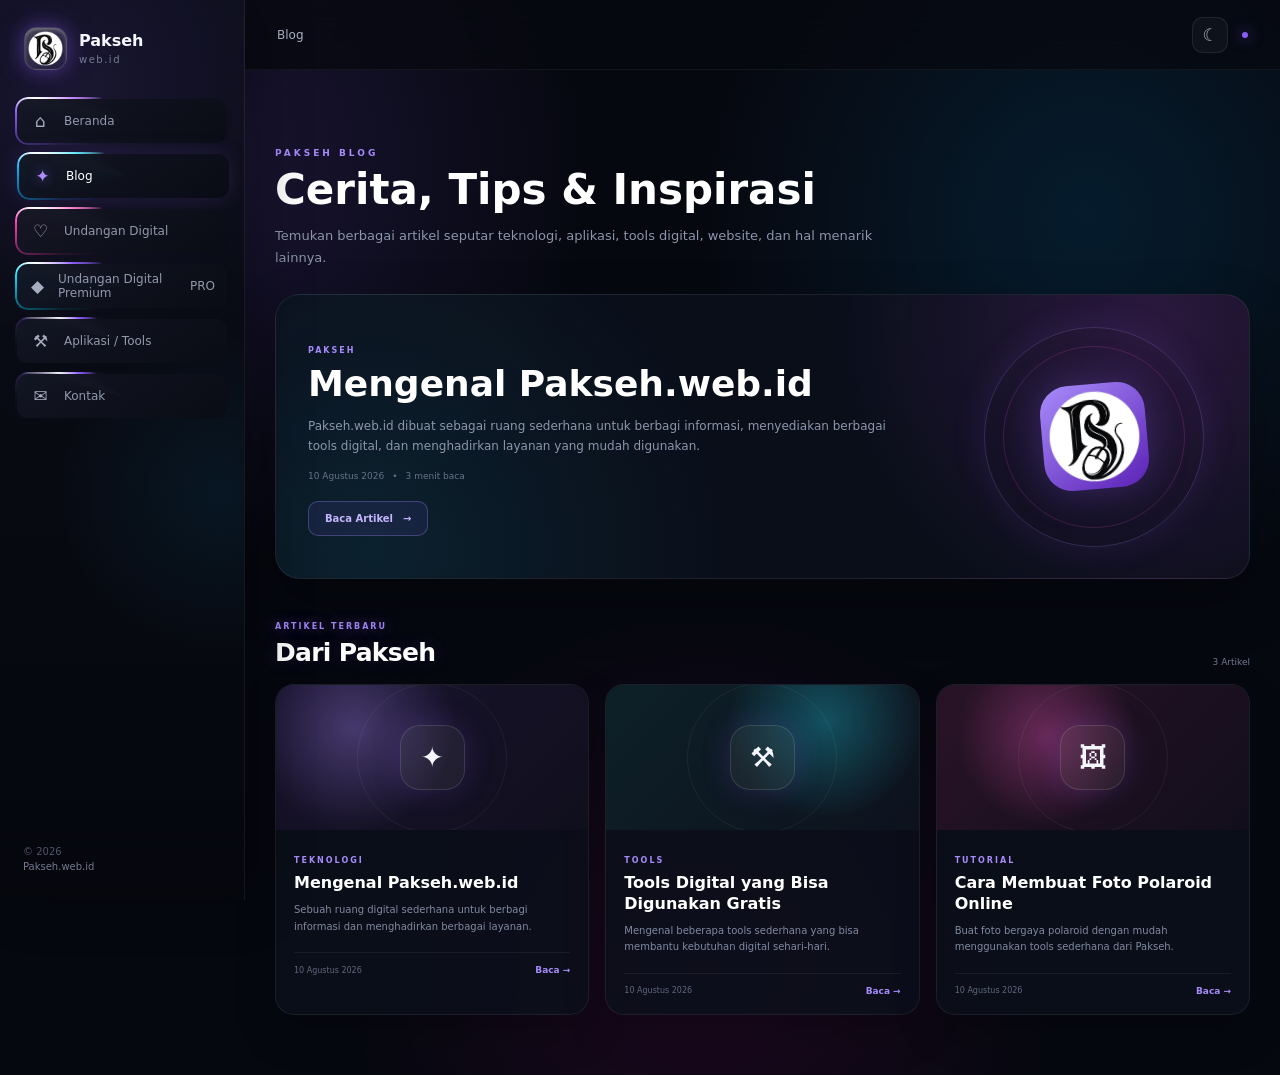
==== commit 995a93ac: "feat: add contact page and navigation" ====
--- a/blog.html
+++ b/blog.html
@@ -161,6 +161,23 @@
             </span>
 
         </a>
+
+        <!-- KONTAK -->
+
+<a
+    href="kontak.html"
+    class="menu-item"
+>
+
+    <span class="menu-icon">
+        ✉
+    </span>
+
+    <span>
+        Kontak
+    </span>
+
+</a>
 
 
     </nav>
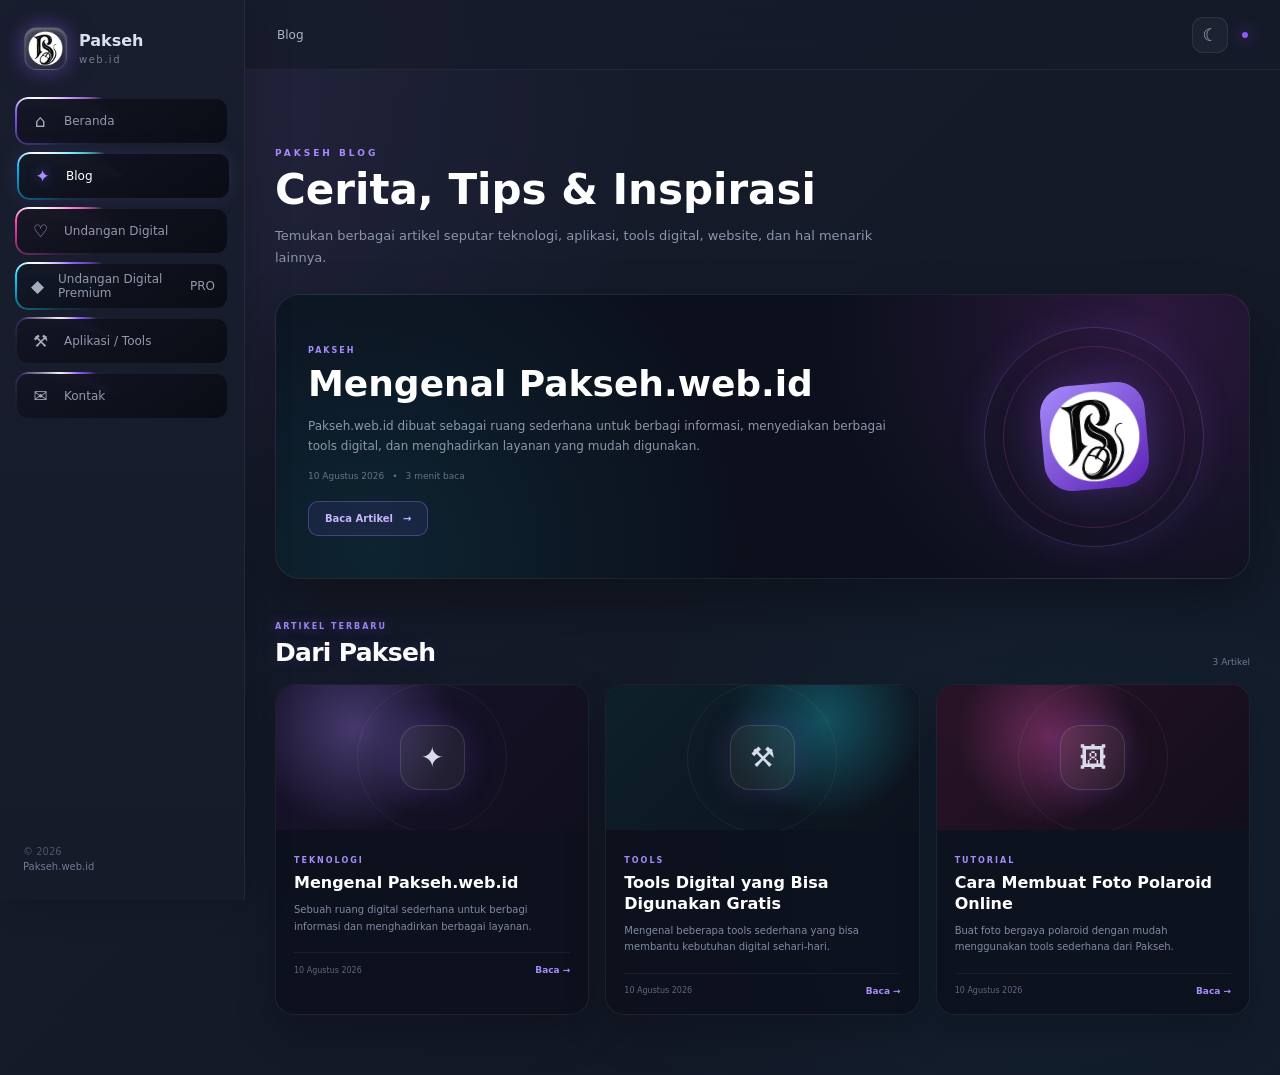
==== commit a5c26f5e: "fix: connect premium sidebar navigation" ====
--- a/blog.html
+++ b/blog.html
@@ -125,9 +125,9 @@
         <!-- PREMIUM -->
 
         <a
-            href="#"
-            class="menu-item premium-menu"
-        >
+    href="premium.html"
+    class="menu-item premium-menu"
+>
 
             <span class="menu-icon premium-icon">
                 ◆
--- a/style.css
+++ b/style.css
@@ -3888,4 +3888,787 @@
             42px;
     }
 
+}
+
+/* =====================================================
+   PAKSEH.WEB.ID
+   BALANCED DARK / LIGHT THEME
+===================================================== */
+
+
+/* =====================================================
+   DARK MODE
+   Tidak terlalu hitam
+===================================================== */
+
+body {
+
+    background:
+
+        radial-gradient(
+            circle at 15% 10%,
+            rgba(91,70,150,.10),
+            transparent 32%
+        ),
+
+        radial-gradient(
+            circle at 85% 80%,
+            rgba(20,110,140,.07),
+            transparent 35%
+        ),
+
+        linear-gradient(
+            135deg,
+            #111522 0%,
+            #0e1320 50%,
+            #0b101b 100%
+        );
+
+    color:
+        #d8dceb;
+
+}
+
+
+/* MAIN AREA */
+
+.main {
+
+    background:
+        transparent;
+
+}
+
+
+/* TOPBAR */
+
+.topbar {
+
+    background:
+        rgba(17,21,34,.72);
+
+    border-bottom:
+        1px solid
+        rgba(255,255,255,.055);
+
+    backdrop-filter:
+        blur(16px);
+
+    -webkit-backdrop-filter:
+        blur(16px);
+
+}
+
+
+/* SIDEBAR */
+
+.sidebar {
+
+    background:
+
+        linear-gradient(
+            180deg,
+            #121726,
+            #0f1420
+        );
+
+    border-right:
+        1px solid
+        rgba(255,255,255,.06);
+
+    box-shadow:
+        10px 0 35px
+        rgba(0,0,0,.18);
+
+}
+
+
+/* CONTENT */
+
+.content {
+
+    color:
+        #d8dceb;
+
+}
+
+
+/* =====================================================
+   DARK MODE CARD BALANCE
+===================================================== */
+
+.quick-card,
+.info-card,
+.article-card,
+.tool-card,
+.contact-card,
+.premium-template {
+
+    background:
+        rgba(20,25,39,.72);
+
+    border-color:
+        rgba(255,255,255,.075);
+
+    box-shadow:
+        0 16px 38px
+        rgba(0,0,0,.20);
+
+}
+
+
+/* HERO */
+
+.hero {
+
+    background:
+
+        radial-gradient(
+            circle at 15% 15%,
+            rgba(139,92,246,.13),
+            transparent 35%
+        ),
+
+        radial-gradient(
+            circle at 90% 80%,
+            rgba(34,211,238,.08),
+            transparent 35%
+        ),
+
+        rgba(18,23,36,.78);
+
+    border-color:
+        rgba(255,255,255,.07);
+
+}
+
+
+/* TEXT */
+
+.quick-info p,
+.info-card p,
+.article-body p,
+.tool-content p,
+.contact-info p {
+
+    color:
+        #9aa3b8;
+
+}
+
+
+/* =====================================================
+   LIGHT MODE
+   Tidak terlalu putih
+===================================================== */
+
+body.light-theme {
+
+    background:
+
+        radial-gradient(
+            circle at 10% 10%,
+            rgba(139,92,246,.07),
+            transparent 32%
+        ),
+
+        radial-gradient(
+            circle at 90% 85%,
+            rgba(56,189,248,.06),
+            transparent 35%
+        ),
+
+        linear-gradient(
+            135deg,
+            #eef1f7 0%,
+            #e9edf5 50%,
+            #e5eaf2 100%
+        );
+
+    color:
+        #303749;
+
+}
+
+
+/* =====================================================
+   LIGHT TOPBAR
+===================================================== */
+
+body.light-theme .topbar {
+
+    background:
+        rgba(239,242,248,.82);
+
+    border-bottom:
+        1px solid
+        rgba(80,90,115,.10);
+
+    box-shadow:
+        0 5px 20px
+        rgba(60,70,95,.05);
+
+}
+
+
+/* =====================================================
+   LIGHT SIDEBAR
+===================================================== */
+
+body.light-theme .sidebar {
+
+    background:
+
+        linear-gradient(
+            180deg,
+            #edf0f6,
+            #e7ebf3
+        );
+
+    border-right:
+        1px solid
+        rgba(80,90,115,.10);
+
+    box-shadow:
+        10px 0 30px
+        rgba(60,70,95,.07);
+
+}
+
+
+/* =====================================================
+   LIGHT CARDS
+===================================================== */
+
+body.light-theme .quick-card,
+body.light-theme .info-card,
+body.light-theme .article-card,
+body.light-theme .tool-card,
+body.light-theme .contact-card,
+body.light-theme .premium-template {
+
+    background:
+        rgba(248,250,253,.72);
+
+    border-color:
+        rgba(80,90,115,.10);
+
+    box-shadow:
+        0 14px 32px
+        rgba(60,70,95,.08);
+
+}
+
+
+/* =====================================================
+   LIGHT HERO
+===================================================== */
+
+body.light-theme .hero {
+
+    background:
+
+        radial-gradient(
+            circle at 15% 15%,
+            rgba(139,92,246,.09),
+            transparent 35%
+        ),
+
+        radial-gradient(
+            circle at 90% 80%,
+            rgba(34,211,238,.07),
+            transparent 35%
+        ),
+
+        rgba(245,247,251,.76);
+
+    border-color:
+        rgba(80,90,115,.10);
+
+    box-shadow:
+        0 20px 45px
+        rgba(60,70,95,.08);
+
+}
+
+
+/* =====================================================
+   LIGHT TEXT
+===================================================== */
+
+body.light-theme .quick-info h3,
+body.light-theme .info-card h3,
+body.light-theme .article-body h3,
+body.light-theme .tool-content h2,
+body.light-theme .contact-info h2 {
+
+    color:
+        #303647;
+
+}
+
+
+body.light-theme .quick-info p,
+body.light-theme .info-card p,
+body.light-theme .article-body p,
+body.light-theme .tool-content p,
+body.light-theme .contact-info p {
+
+    color:
+        #697386;
+
+}
+
+
+/* =====================================================
+   LIGHT SECTION TITLE
+===================================================== */
+
+body.light-theme .section-heading h2,
+body.light-theme .blog-section-heading h2,
+body.light-theme .premium-section-heading h2 {
+
+    color:
+        #303647;
+
+}
+
+
+/* =====================================================
+   LIGHT BLOG / PREMIUM / TOOLS
+===================================================== */
+
+body.light-theme .featured-article,
+body.light-theme .premium-hero {
+
+    box-shadow:
+        0 20px 50px
+        rgba(60,70,95,.08);
+
+}
+
+
+/* =====================================================
+   GLOW CONTROL
+   Supaya mode terang tidak menyilaukan
+===================================================== */
+
+body.light-theme .hero-glow,
+body.light-theme .featured-glow,
+body.light-theme .premium-hero-glow {
+
+    opacity:
+        .45;
+
+}
+
+
+/* =====================================================
+   MOBILE THEME BALANCE
+===================================================== */
+
+@media (max-width: 700px) {
+
+    body {
+
+        background:
+
+            linear-gradient(
+                160deg,
+                #111522,
+                #0d121d
+            );
+
+    }
+
+
+    body.light-theme {
+
+        background:
+
+            linear-gradient(
+                160deg,
+                #edf0f6,
+                #e6eaf2
+            );
+
+    }
+
+
+    body.light-theme .topbar {
+
+        background:
+            rgba(237,240,246,.88);
+
+    }
+
+
+    body.light-theme .quick-card,
+    body.light-theme .article-card,
+    body.light-theme .tool-card,
+    body.light-theme .contact-card {
+
+        background:
+            rgba(248,250,253,.82);
+
+    }
+
+}
+
+/* =====================================================
+   PAKSEH.WEB.ID
+   MOBILE PERFORMANCE MODE
+   Visual tetap neon, efek berat dikurangi
+===================================================== */
+
+@media (max-width: 700px) {
+
+    /* ---------------------------------------------
+       KURANGI BLUR
+    --------------------------------------------- */
+
+    .topbar,
+    .sidebar,
+    .quick-card,
+    .article-card,
+    .contact-card,
+    .premium-template,
+    .featured-article,
+    .premium-hero {
+
+        backdrop-filter: none !important;
+        -webkit-backdrop-filter: none !important;
+
+    }
+
+
+    /* ---------------------------------------------
+       KURANGI SHADOW BERAT
+    --------------------------------------------- */
+
+    .quick-card,
+    .article-card,
+    .contact-card,
+    .premium-template {
+
+        box-shadow:
+            0 10px 24px rgba(0,0,0,.16) !important;
+
+    }
+
+
+    /* ---------------------------------------------
+       LOGO
+       Tetap glow tetapi lebih ringan
+    --------------------------------------------- */
+
+    .custom-logo {
+
+        box-shadow:
+            0 15px 30px rgba(0,0,0,.30),
+            0 0 25px rgba(139,92,246,.18) !important;
+
+    }
+
+
+    .logo-inner {
+
+        box-shadow:
+            inset 0 2px 3px rgba(255,255,255,.18),
+            inset 0 -5px 9px rgba(0,0,0,.20),
+            0 0 22px rgba(139,92,246,.22) !important;
+
+    }
+
+
+    /* ---------------------------------------------
+       FEATURE CARD
+    --------------------------------------------- */
+
+    .quick-card:hover,
+    .article-card:hover,
+    .contact-card:hover,
+    .premium-template:hover {
+
+        transform: none !important;
+
+    }
+
+
+    /* ---------------------------------------------
+       GLOW DEKORASI
+       Kurangi blur GPU
+    --------------------------------------------- */
+
+    .premium-hero-glow,
+    .featured-glow,
+    .hero-glow {
+
+        filter:
+            blur(25px) !important;
+
+        opacity:
+            .45 !important;
+
+    }
+
+
+    /* ---------------------------------------------
+       ORB / DEKORASI
+    --------------------------------------------- */
+
+    .visual-orb {
+
+        animation-duration:
+            18s !important;
+
+    }
+
+
+    /* ---------------------------------------------
+       RING
+       Tetap bergerak tetapi lebih lambat
+    --------------------------------------------- */
+
+    .decoration-ring {
+
+        animation-duration:
+            18s !important;
+
+    }
+
+
+    .ring-one {
+
+        animation-duration:
+            20s !important;
+
+    }
+
+
+    .ring-two {
+
+        animation-duration:
+            16s !important;
+
+    }
+
+
+    /* ---------------------------------------------
+       TEMPLATE GLOW
+    --------------------------------------------- */
+
+    .template-glow {
+
+        animation-duration:
+            7s !important;
+
+    }
+
+
+    /* ---------------------------------------------
+       HINDARI ANIMASI SAAT HOVER
+       HP tidak membutuhkan hover
+    --------------------------------------------- */
+
+    .contact-card:hover .contact-arrow {
+
+        transform:
+            none !important;
+
+    }
+
+
+    /* ---------------------------------------------
+       KURANGI GLOW BERLEBIH
+    --------------------------------------------- */
+
+    .contact-icon,
+    .visual-icon,
+    .coming-icon {
+
+        box-shadow:
+            0 0 14px rgba(139,92,246,.10) !important;
+
+    }
+
+
+    /* ---------------------------------------------
+       SIDEBAR MOBILE
+    --------------------------------------------- */
+
+    .sidebar {
+
+        box-shadow:
+            8px 0 22px rgba(0,0,0,.18) !important;
+
+    }
+
+
+    /* ---------------------------------------------
+       MODAL
+    --------------------------------------------- */
+
+    .article-modal-backdrop {
+
+        backdrop-filter:
+            none !important;
+
+        -webkit-backdrop-filter:
+            none !important;
+
+        background:
+            rgba(3,5,12,.82) !important;
+
+    }
+
+}
+
+/* =====================================================
+   PAKSEH.WEB.ID
+   FINAL THEME BALANCE
+===================================================== */
+
+
+/* =====================================================
+   DARK MODE
+   Sedikit lebih terang
+===================================================== */
+
+body {
+
+    background:
+
+        radial-gradient(
+            circle at 15% 10%,
+            rgba(120,90,190,.13),
+            transparent 32%
+        ),
+
+        radial-gradient(
+            circle at 85% 80%,
+            rgba(30,130,160,.09),
+            transparent 35%
+        ),
+
+        linear-gradient(
+            135deg,
+            #171c2b 0%,
+            #141a28 50%,
+            #111725 100%
+        );
+
+    color:
+        #dce1ee;
+
+}
+
+
+.topbar {
+
+    background:
+        rgba(23,28,43,.78);
+
+}
+
+
+.sidebar {
+
+    background:
+
+        linear-gradient(
+            180deg,
+            #181e2d,
+            #151b29
+        );
+
+}
+
+
+/* =====================================================
+   LIGHT MODE
+   Sedikit lebih gelap
+===================================================== */
+
+body.light-theme {
+
+    background:
+
+        radial-gradient(
+            circle at 10% 10%,
+            rgba(139,92,246,.06),
+            transparent 32%
+        ),
+
+        radial-gradient(
+            circle at 90% 85%,
+            rgba(56,189,248,.05),
+            transparent 35%
+        ),
+
+        linear-gradient(
+            135deg,
+            #e2e6ee 0%,
+            #dde2eb 50%,
+            #d8dee8 100%
+        );
+
+    color:
+        #303646;
+
+}
+
+
+body.light-theme .topbar {
+
+    background:
+        rgba(226,230,238,.86);
+
+}
+
+
+body.light-theme .sidebar {
+
+    background:
+
+        linear-gradient(
+            180deg,
+            #e3e7ef,
+            #dce1ea
+        );
+
+}
+
+
+/* =====================================================
+   MOBILE
+===================================================== */
+
+@media (max-width: 700px) {
+
+    body {
+
+        background:
+
+            linear-gradient(
+                160deg,
+                #171c2b,
+                #121827
+            );
+
+    }
+
+
+    body.light-theme {
+
+        background:
+
+            linear-gradient(
+                160deg,
+                #e2e6ee,
+                #d9dfe9
+            );
+
+    }
+
 }
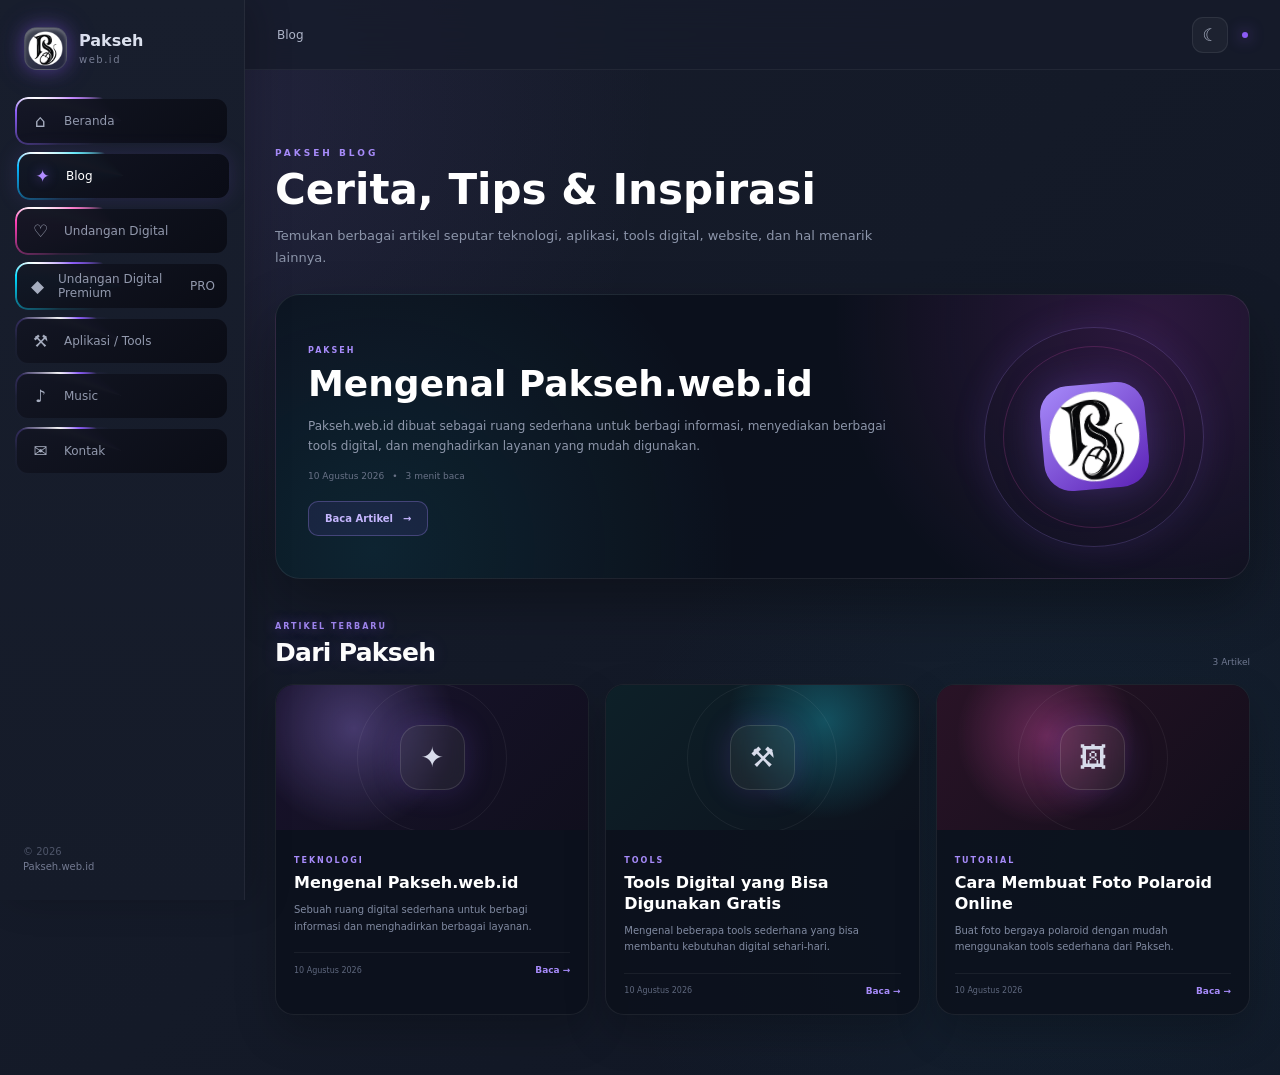
==== commit 08a5c529: "feat: add music menu and update premium pricing" ====
--- a/blog.html
+++ b/blog.html
@@ -161,6 +161,26 @@
             </span>
 
         </a>
+
+
+
+        <!-- MUSIC -->
+
+        <a
+            href="music.html"
+            class="menu-item"
+        >
+
+            <span class="menu-icon">
+                ♪
+            </span>
+
+            <span>
+                Music
+            </span>
+
+        </a>
+
 
         <!-- KONTAK -->
 
--- a/style.css
+++ b/style.css
@@ -4671,4 +4671,74 @@
 
     }
 
+}
+
+/* =====================================================
+   CUTE PREMIUM THUMBNAIL
+===================================================== */
+
+.cute-preview {
+
+    position: relative;
+
+    overflow: hidden;
+
+    background:
+        #f8eee8;
+
+}
+
+
+.cute-thumbnail {
+
+    width: 100%;
+    height: 100%;
+
+    display: block;
+
+    object-fit: cover;
+
+    object-position: center;
+
+    transition:
+        transform .45s ease;
+
+}
+
+
+.premium-template:hover .cute-thumbnail {
+
+    transform:
+        scale(1.04);
+
+}
+
+
+/* Label tetap terlihat di atas gambar */
+
+.cute-preview .template-label {
+
+    z-index: 5;
+
+    background:
+        rgba(20,16,25,.72);
+
+    backdrop-filter:
+        blur(6px);
+
+    -webkit-backdrop-filter:
+        blur(6px);
+
+}
+
+.template-view {
+
+    display: flex;
+
+    align-items: center;
+
+    justify-content: center;
+
+    text-decoration: none;
+
 }
